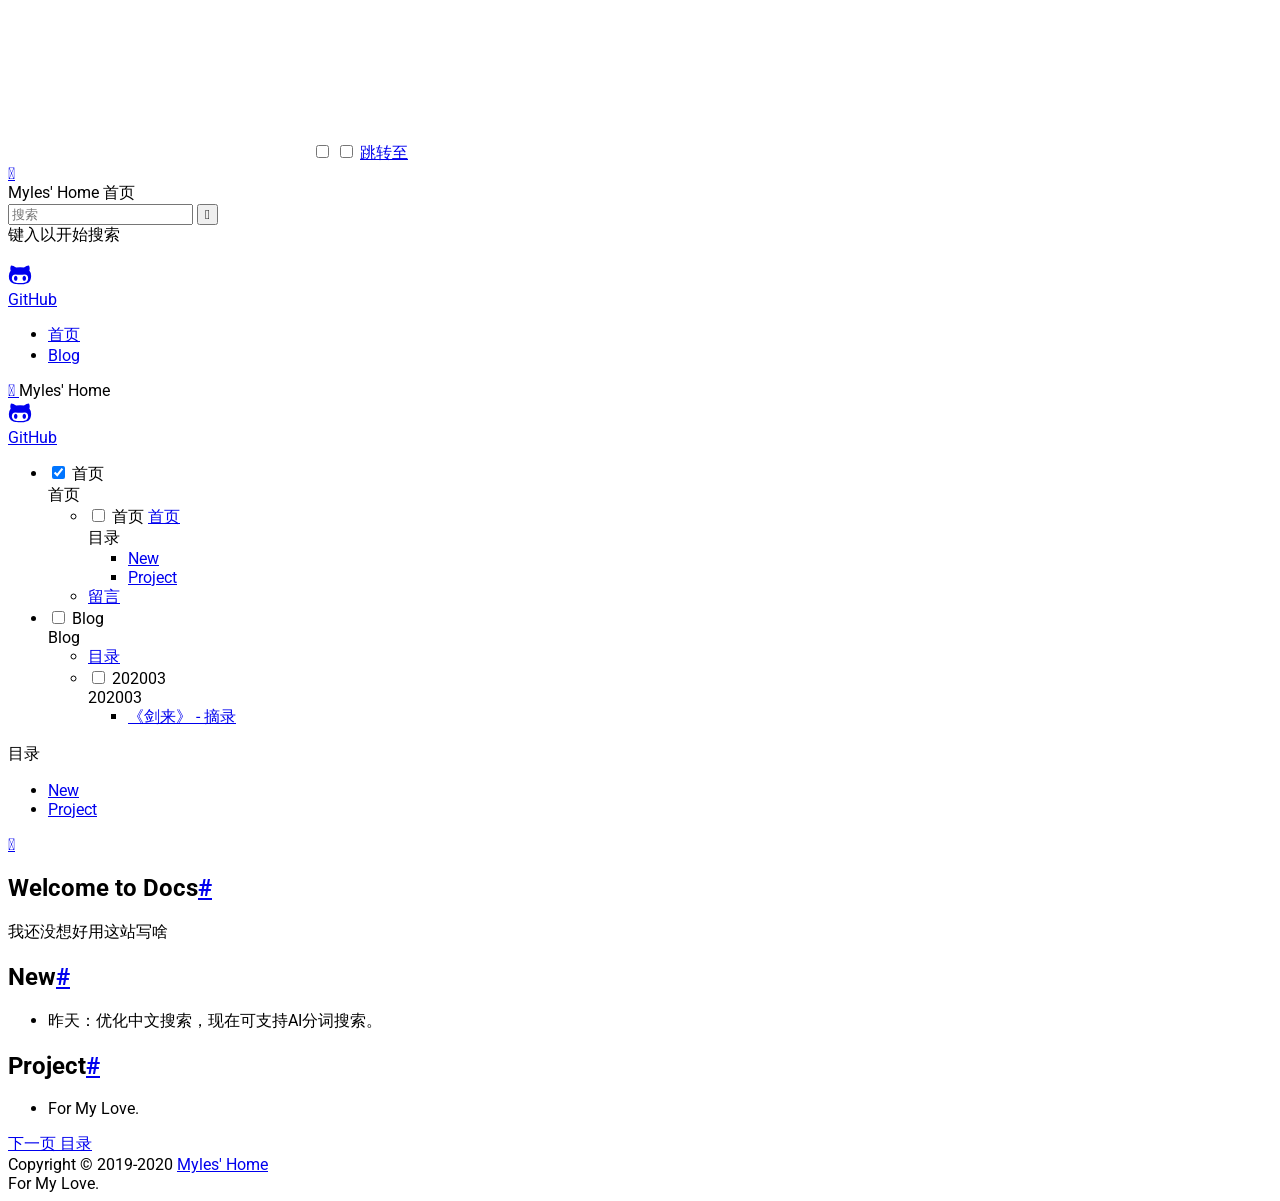
==== index.html @ 934bf124 "Deployed 2d299c2 with MkDocs version: 1.1" ====
<!doctype html><html lang=zh class=no-js> <head><meta charset=utf-8><meta name=viewport content="width=device-width,initial-scale=1"><meta http-equiv=x-ua-compatible content="ie=edge"><meta name=description content=永不言弃。><link href=http://www.mylesma.top/ rel=canonical><meta name=author content=Myles><meta name=lang:clipboard.copy content=复制><meta name=lang:clipboard.copied content=已复制><meta name=lang:search.language content=ja><meta name=lang:search.pipeline.stopwords content=True><meta name=lang:search.pipeline.trimmer content=True><meta name=lang:search.result.none content=没有找到符合条件的结果><meta name=lang:search.result.one content="找到 1 个符合条件的结果"><meta name=lang:search.result.other content="# 个符合条件的结果"><meta name=lang:search.tokenizer content=[\uff0c\u3002]+><link rel="shortcut icon" href=/favicon.ico><meta name=generator content="mkdocs-1.1, mkdocs-material-4.6.3"><title>首页 - Myles&apos; Home</title><link rel=stylesheet href=assets/stylesheets/application.adb8469c.css><link rel=stylesheet href=assets/stylesheets/application-palette.a8b3c06d.css><meta name=theme-color content=#ef5350><script src=assets/javascripts/modernizr.86422ebf.js></script><link href=https://fonts.gstatic.com rel=preconnect crossorigin><link rel=stylesheet href="https://fonts.googleapis.com/css?family=Roboto:300,400,400i,700%7CRoboto+Mono&display=fallback"><style>body,input{font-family:"Roboto","Helvetica Neue",Helvetica,Arial,sans-serif}code,kbd,pre{font-family:"Roboto Mono","Courier New",Courier,monospace}</style><link rel=stylesheet href=assets/fonts/material-icons.css><script>
  window.ga = window.ga || function() {
    (ga.q = ga.q || []).push(arguments)
  }
  ga.l = +new Date
  /* Setup integration and send page view */
  ga("create", "UA-161909291-1", "auto")
  ga("set", "anonymizeIp", true)
  ga("send", "pageview")
  /* Register handler to log search on blur */
  document.addEventListener("DOMContentLoaded", () => {
    if (document.forms.search) {
      var query = document.forms.search.query
      query.addEventListener("blur", function() {
        if (this.value) {
          var path = document.location.pathname;
          ga("send", "pageview", path + "?q=" + this.value)
        }
      })
    }
  })
</script><script async src=https://www.google-analytics.com/analytics.js></script></head> <body dir=ltr data-md-color-primary=red data-md-color-accent=red> <svg class=md-svg> <defs> <svg xmlns=http://www.w3.org/2000/svg width=416 height=448 viewbox="0 0 416 448" id=__github><path fill=currentColor d="M160 304q0 10-3.125 20.5t-10.75 19T128 352t-18.125-8.5-10.75-19T96 304t3.125-20.5 10.75-19T128 256t18.125 8.5 10.75 19T160 304zm160 0q0 10-3.125 20.5t-10.75 19T288 352t-18.125-8.5-10.75-19T256 304t3.125-20.5 10.75-19T288 256t18.125 8.5 10.75 19T320 304zm40 0q0-30-17.25-51T296 232q-10.25 0-48.75 5.25Q229.5 240 208 240t-39.25-2.75Q130.75 232 120 232q-29.5 0-46.75 21T56 304q0 22 8 38.375t20.25 25.75 30.5 15 35 7.375 37.25 1.75h42q20.5 0 37.25-1.75t35-7.375 30.5-15 20.25-25.75T360 304zm56-44q0 51.75-15.25 82.75-9.5 19.25-26.375 33.25t-35.25 21.5-42.5 11.875-42.875 5.5T212 416q-19.5 0-35.5-.75t-36.875-3.125-38.125-7.5-34.25-12.875T37 371.5t-21.5-28.75Q0 312 0 260q0-59.25 34-99-6.75-20.5-6.75-42.5 0-29 12.75-54.5 27 0 47.5 9.875t47.25 30.875Q171.5 96 212 96q37 0 70 8 26.25-20.5 46.75-30.25T376 64q12.75 25.5 12.75 54.5 0 21.75-6.75 42 34 40 34 99.5z"/></svg> </defs> </svg> <input class=md-toggle data-md-toggle=drawer type=checkbox id=__drawer autocomplete=off> <input class=md-toggle data-md-toggle=search type=checkbox id=__search autocomplete=off> <label class=md-overlay data-md-component=overlay for=__drawer></label> <a href=#welcome-to-docs tabindex=0 class=md-skip> 跳转至 </a> <header class=md-header data-md-component=header> <nav class="md-header-nav md-grid"> <div class=md-flex> <div class="md-flex__cell md-flex__cell--shrink"> <a href=http://www.mylesma.top title="Myles' Home" aria-label="Myles' Home" class="md-header-nav__button md-logo"> <i class=md-icon></i> </a> </div> <div class="md-flex__cell md-flex__cell--shrink"> <label class="md-icon md-icon--menu md-header-nav__button" for=__drawer></label> </div> <div class="md-flex__cell md-flex__cell--stretch"> <div class="md-flex__ellipsis md-header-nav__title" data-md-component=title> <span class=md-header-nav__topic> Myles&apos; Home </span> <span class=md-header-nav__topic> 首页 </span> </div> </div> <div class="md-flex__cell md-flex__cell--shrink"> <label class="md-icon md-icon--search md-header-nav__button" for=__search></label> <div class=md-search data-md-component=search role=dialog> <label class=md-search__overlay for=__search></label> <div class=md-search__inner role=search> <form class=md-search__form name=search> <input type=text class=md-search__input aria-label=search name=query placeholder=搜索 autocapitalize=off autocorrect=off autocomplete=off spellcheck=false data-md-component=query data-md-state=active> <label class="md-icon md-search__icon" for=__search></label> <button type=reset class="md-icon md-search__icon" data-md-component=reset tabindex=-1> &#xE5CD; </button> </form> <div class=md-search__output> <div class=md-search__scrollwrap data-md-scrollfix> <div class=md-search-result data-md-component=result> <div class=md-search-result__meta> 键入以开始搜索 </div> <ol class=md-search-result__list></ol> </div> </div> </div> </div> </div> </div> <div class="md-flex__cell md-flex__cell--shrink"> <div class=md-header-nav__source> <a href=http://github.com/mylesma05/Docs/ title="前往 Github 仓库" class=md-source data-md-source=github> <div class=md-source__icon> <svg viewbox="0 0 24 24" width=24 height=24> <use xlink:href=#__github width=24 height=24></use> </svg> </div> <div class=md-source__repository> GitHub </div> </a> </div> </div> </div> </nav> </header> <div class=md-container> <nav class="md-tabs md-tabs--active" data-md-component=tabs> <div class="md-tabs__inner md-grid"> <ul class=md-tabs__list> <li class=md-tabs__item> <a href=. class="md-tabs__link md-tabs__link--active"> 首页 </a> </li> <li class=md-tabs__item> <a href=blog/ class=md-tabs__link> Blog </a> </li> </ul> </div> </nav> <main class=md-main role=main> <div class="md-main__inner md-grid" data-md-component=container> <div class="md-sidebar md-sidebar--primary" data-md-component=navigation> <div class=md-sidebar__scrollwrap> <div class=md-sidebar__inner> <nav class="md-nav md-nav--primary" data-md-level=0> <label class="md-nav__title md-nav__title--site" for=__drawer> <a href=http://www.mylesma.top title="Myles' Home" class="md-nav__button md-logo"> <i class=md-icon></i> </a> Myles&apos; Home </label> <div class=md-nav__source> <a href=http://github.com/mylesma05/Docs/ title="前往 Github 仓库" class=md-source data-md-source=github> <div class=md-source__icon> <svg viewbox="0 0 24 24" width=24 height=24> <use xlink:href=#__github width=24 height=24></use> </svg> </div> <div class=md-source__repository> GitHub </div> </a> </div> <ul class=md-nav__list data-md-scrollfix> <li class="md-nav__item md-nav__item--active md-nav__item--nested"> <input class="md-toggle md-nav__toggle" data-md-toggle=nav-1 type=checkbox id=nav-1 checked> <label class=md-nav__link for=nav-1> 首页 </label> <nav class=md-nav data-md-component=collapsible data-md-level=1> <label class=md-nav__title for=nav-1> 首页 </label> <ul class=md-nav__list data-md-scrollfix> <li class="md-nav__item md-nav__item--active"> <input class="md-toggle md-nav__toggle" data-md-toggle=toc type=checkbox id=__toc> <label class="md-nav__link md-nav__link--active" for=__toc> 首页 </label> <a href=. title=首页 class="md-nav__link md-nav__link--active"> 首页 </a> <nav class="md-nav md-nav--secondary"> <label class=md-nav__title for=__toc>目录</label> <ul class=md-nav__list data-md-scrollfix> <li class=md-nav__item> <a href=#new class=md-nav__link> New </a> </li> <li class=md-nav__item> <a href=#project class=md-nav__link> Project </a> </li> </ul> </nav> </li> <li class=md-nav__item> <a href=https://www.mylesma.top/issues/ title=留言 class=md-nav__link> 留言 </a> </li> </ul> </nav> </li> <li class="md-nav__item md-nav__item--nested"> <input class="md-toggle md-nav__toggle" data-md-toggle=nav-2 type=checkbox id=nav-2> <label class=md-nav__link for=nav-2> Blog </label> <nav class=md-nav data-md-component=collapsible data-md-level=1> <label class=md-nav__title for=nav-2> Blog </label> <ul class=md-nav__list data-md-scrollfix> <li class=md-nav__item> <a href=blog/ title=目录 class=md-nav__link> 目录 </a> </li> <li class="md-nav__item md-nav__item--nested"> <input class="md-toggle md-nav__toggle" data-md-toggle=nav-2-2 type=checkbox id=nav-2-2> <label class=md-nav__link for=nav-2-2> 202003 </label> <nav class=md-nav data-md-component=collapsible data-md-level=2> <label class=md-nav__title for=nav-2-2> 202003 </label> <ul class=md-nav__list data-md-scrollfix> <li class=md-nav__item> <a href=blog/202003/27today title="《剑来》 - 摘录" class=md-nav__link> 《剑来》 - 摘录 </a> </li> </ul> </nav> </li> </ul> </nav> </li> </ul> </nav> </div> </div> </div> <div class="md-sidebar md-sidebar--secondary" data-md-component=toc> <div class=md-sidebar__scrollwrap> <div class=md-sidebar__inner> <nav class="md-nav md-nav--secondary"> <label class=md-nav__title for=__toc>目录</label> <ul class=md-nav__list data-md-scrollfix> <li class=md-nav__item> <a href=#new class=md-nav__link> New </a> </li> <li class=md-nav__item> <a href=#project class=md-nav__link> Project </a> </li> </ul> </nav> </div> </div> </div> <div class=md-content> <article class="md-content__inner md-typeset"> <a href=http://github.com/mylesma05/Docs/edit/master/docs/index.md title=编辑此页 class="md-icon md-content__icon">&#xE3C9;</a> <h1 id=welcome-to-docs>Welcome to Docs<a class=headerlink href=#welcome-to-docs title="Permanent link">#</a></h1> <p>我还没想好用这站写啥</p> <h2 id=new>New<a class=headerlink href=#new title="Permanent link">#</a></h2> <ul> <li>昨天：优化中文搜索，现在可支持AI分词搜索。</li> </ul> <h2 id=project>Project<a class=headerlink href=#project title="Permanent link">#</a></h2> <ul> <li>For My Love.</li> </ul> </article> </div> </div> </main> <footer class=md-footer> <div class=md-footer-nav> <nav class="md-footer-nav__inner md-grid"> <a href=blog/ title=目录 class="md-flex md-footer-nav__link md-footer-nav__link--next" rel=next> <div class="md-flex__cell md-flex__cell--stretch md-footer-nav__title"> <span class=md-flex__ellipsis> <span class=md-footer-nav__direction> 下一页 </span> 目录 </span> </div> <div class="md-flex__cell md-flex__cell--shrink"> <i class="md-icon md-icon--arrow-forward md-footer-nav__button"></i> </div> </a> </nav> </div> <div class="md-footer-meta md-typeset"> <div class="md-footer-meta__inner md-grid"> <!-- <div class="md-footer-copyright">
        
          <div class="md-footer-copyright__highlight">
            Copyright &copy; 2019-2020 <a href="https://www.mylesma.top" target="_black">Myles&apos; Home</a>
          </div>
        
        Powered by
        <a href="https://www.mkdocs.org/" target="_blank" rel="noopener">MkDocs</a>
        and
        <a href="https://squidfunk.github.io/mkdocs-material/" target="_blank" rel="noopener">
          Material for MkDocs</a>
      </div> --> <div class=md-footer-copyright> <div class=md-footer-copyright__highlight> Copyright &copy; 2019-2020 <a href=https://www.mylesma.top target=_black>Myles&apos; Home</a> </div> For My Love. </div> <div class=md-footer-social> <link rel=stylesheet href=assets/fonts/font-awesome.css> <a href=https://www.mylesma.top target=_blank rel=noopener title=home class="md-footer-social__link fa fa-home"></a> <a href=https://github.com/mylesma05 target=_blank rel=noopener title=github class="md-footer-social__link fa fa-github"></a> </div> </div> </div> </footer> </div> <script src=assets/javascripts/application.c33a9706.js></script> <script src=assets/javascripts/lunr/lunr.stemmer.support.js></script> <script src=assets/javascripts/lunr/tinyseg.js></script> <script src=assets/javascripts/lunr/lunr.ja.js></script> <script>app.initialize({version:"1.1",url:{base:"."}})</script> </body> </html>
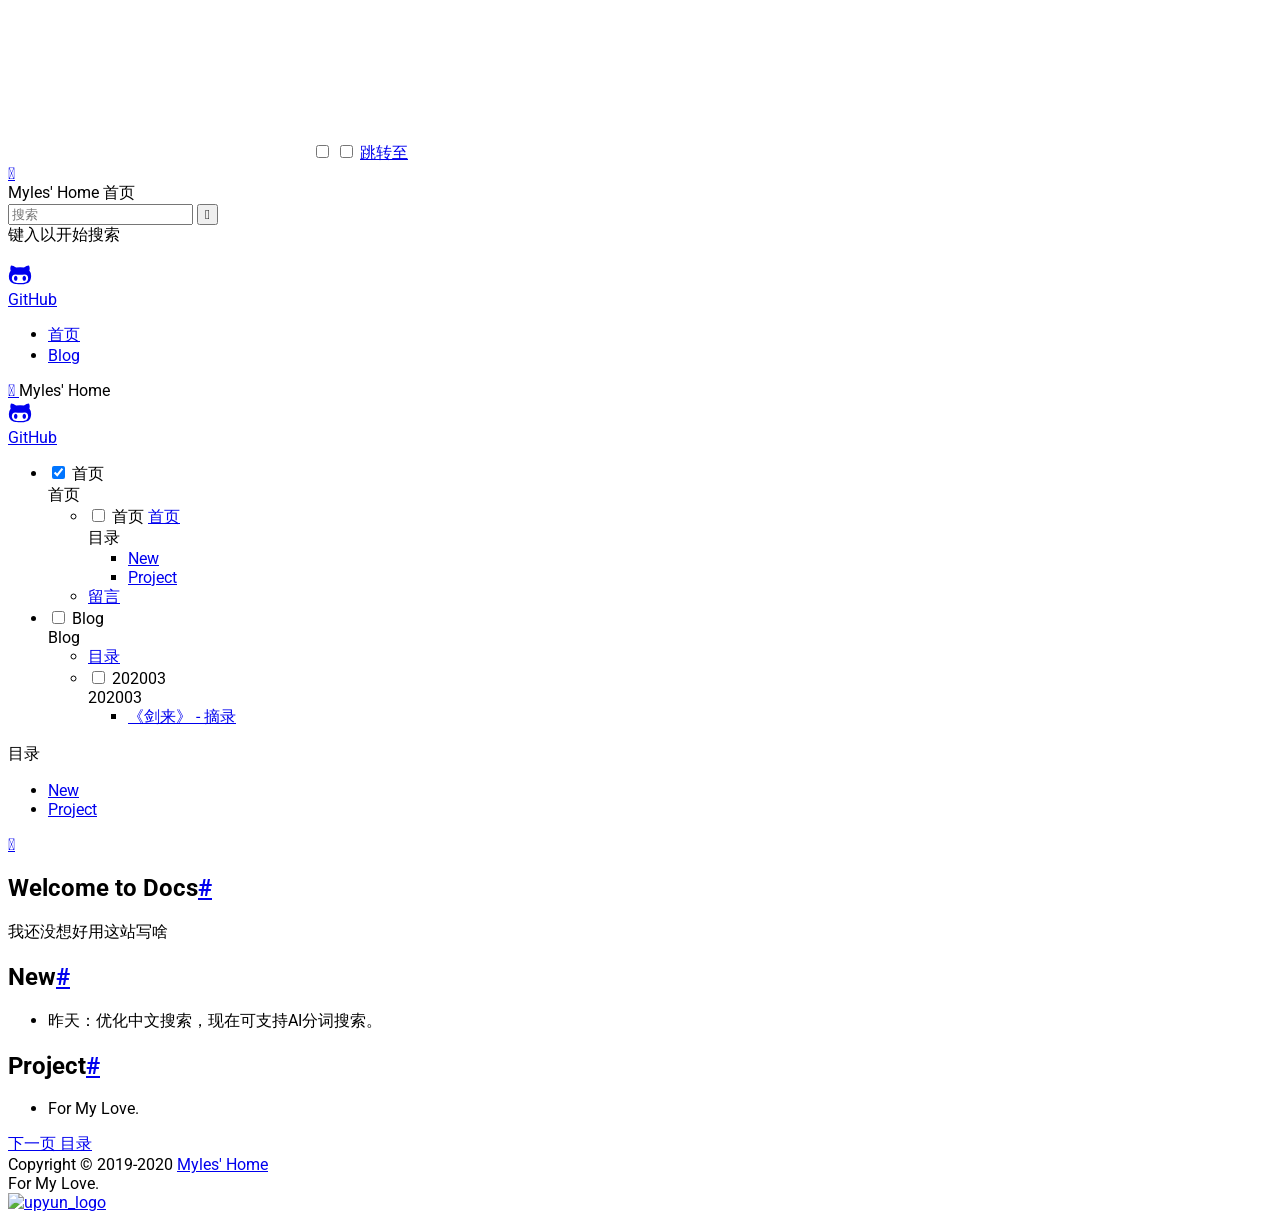
==== commit 2ba1c62e: "Deployed 9d182cb with MkDocs version: 1.1" ====
--- a/index.html
+++ b/index.html
@@ -30,4 +30,4 @@
         and
         <a href="https://squidfunk.github.io/mkdocs-material/" target="_blank" rel="noopener">
           Material for MkDocs</a>
-      </div> --> <div class=md-footer-copyright> <div class=md-footer-copyright__highlight> Copyright &copy; 2019-2020 <a href=https://www.mylesma.top target=_black>Myles&apos; Home</a> </div> For My Love. </div> <div class=md-footer-social> <link rel=stylesheet href=assets/fonts/font-awesome.css> <a href=https://www.mylesma.top target=_blank rel=noopener title=home class="md-footer-social__link fa fa-home"></a> <a href=https://github.com/mylesma05 target=_blank rel=noopener title=github class="md-footer-social__link fa fa-github"></a> </div> </div> </div> </footer> </div> <script src=assets/javascripts/application.c33a9706.js></script> <script src=assets/javascripts/lunr/lunr.stemmer.support.js></script> <script src=assets/javascripts/lunr/tinyseg.js></script> <script src=assets/javascripts/lunr/lunr.ja.js></script> <script>app.initialize({version:"1.1",url:{base:"."}})</script> </body> </html>+      </div> --> <div class=md-footer-copyright> <div class=md-footer-copyright__highlight> Copyright &copy; 2019-2020 <a href=https://www.mylesma.top target=_black>Myles&apos; Home</a> </div> For My Love. <div> <a href="https://www.upyun.com/?utm_source=lianmeng&utm_medium=referral"> <img src=/upyun_logo.png alt=upyun_logo height=25.17 width=49.42> </a> </div> </div> <div class=md-footer-social> <link rel=stylesheet href=assets/fonts/font-awesome.css> <a href=https://www.mylesma.top target=_blank rel=noopener title=home class="md-footer-social__link fa fa-home"></a> <a href=https://github.com/mylesma05 target=_blank rel=noopener title=github class="md-footer-social__link fa fa-github"></a> </div> </div> </div> </footer> </div> <script src=assets/javascripts/application.c33a9706.js></script> <script src=assets/javascripts/lunr/lunr.stemmer.support.js></script> <script src=assets/javascripts/lunr/tinyseg.js></script> <script src=assets/javascripts/lunr/lunr.ja.js></script> <script>app.initialize({version:"1.1",url:{base:"."}})</script> </body> </html>
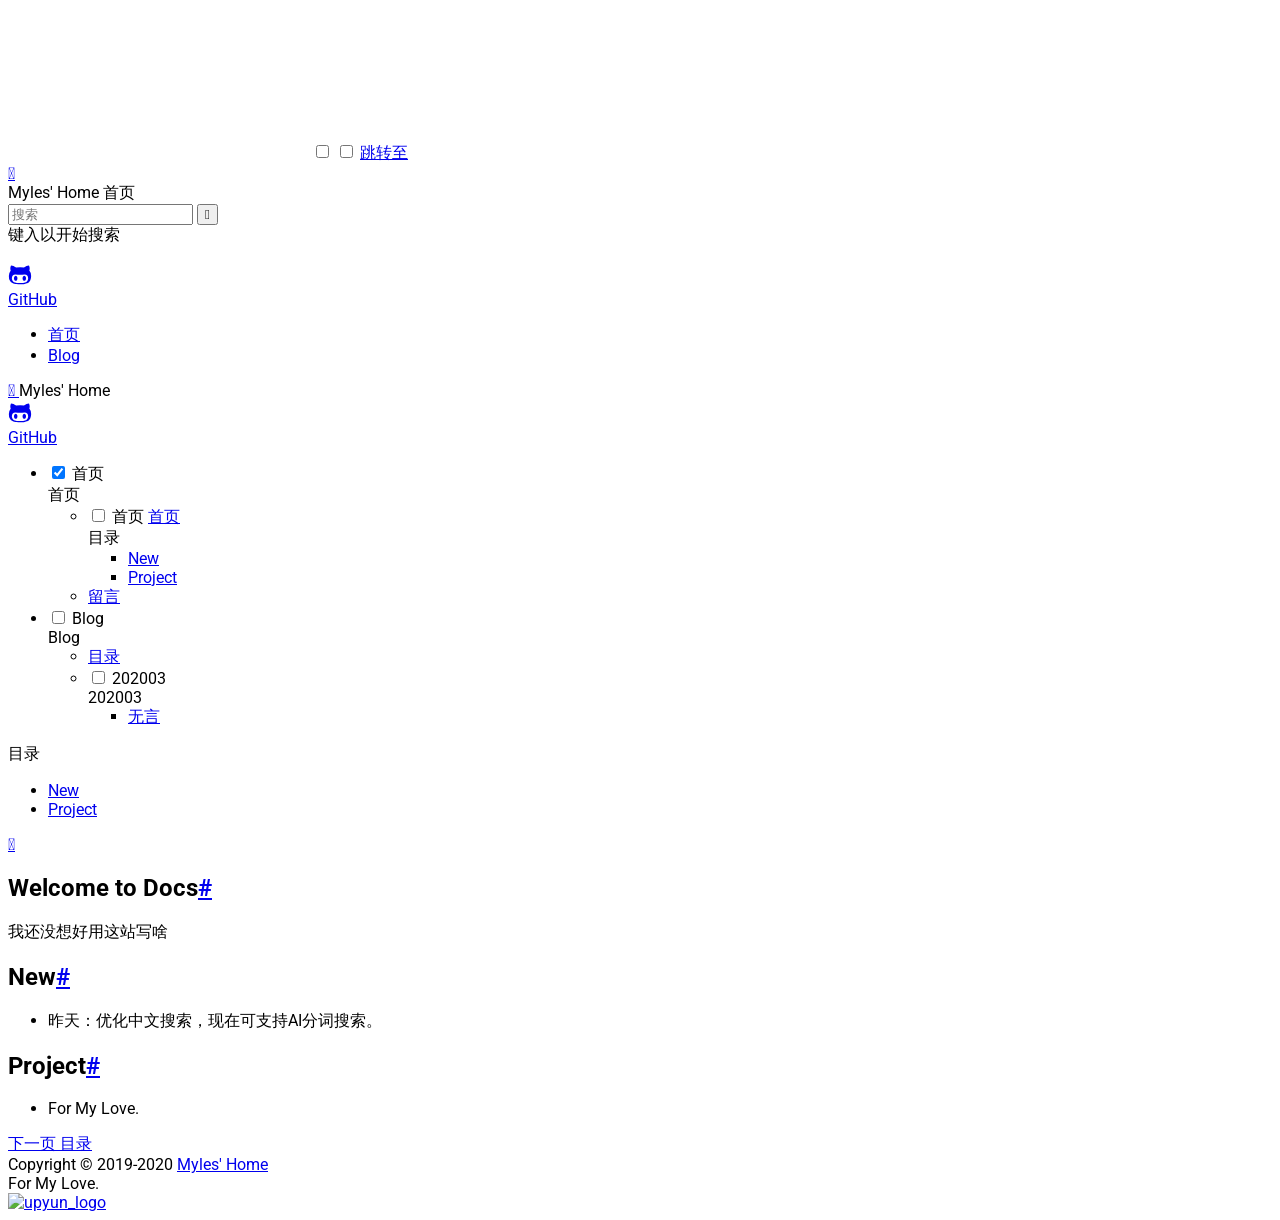
==== commit aa049712: "Deployed 0f43382 with MkDocs version: 1.1" ====
--- a/index.html
+++ b/index.html
@@ -19,7 +19,7 @@
       })
     }
   })
-</script><script async src=https://www.google-analytics.com/analytics.js></script></head> <body dir=ltr data-md-color-primary=red data-md-color-accent=red> <svg class=md-svg> <defs> <svg xmlns=http://www.w3.org/2000/svg width=416 height=448 viewbox="0 0 416 448" id=__github><path fill=currentColor d="M160 304q0 10-3.125 20.5t-10.75 19T128 352t-18.125-8.5-10.75-19T96 304t3.125-20.5 10.75-19T128 256t18.125 8.5 10.75 19T160 304zm160 0q0 10-3.125 20.5t-10.75 19T288 352t-18.125-8.5-10.75-19T256 304t3.125-20.5 10.75-19T288 256t18.125 8.5 10.75 19T320 304zm40 0q0-30-17.25-51T296 232q-10.25 0-48.75 5.25Q229.5 240 208 240t-39.25-2.75Q130.75 232 120 232q-29.5 0-46.75 21T56 304q0 22 8 38.375t20.25 25.75 30.5 15 35 7.375 37.25 1.75h42q20.5 0 37.25-1.75t35-7.375 30.5-15 20.25-25.75T360 304zm56-44q0 51.75-15.25 82.75-9.5 19.25-26.375 33.25t-35.25 21.5-42.5 11.875-42.875 5.5T212 416q-19.5 0-35.5-.75t-36.875-3.125-38.125-7.5-34.25-12.875T37 371.5t-21.5-28.75Q0 312 0 260q0-59.25 34-99-6.75-20.5-6.75-42.5 0-29 12.75-54.5 27 0 47.5 9.875t47.25 30.875Q171.5 96 212 96q37 0 70 8 26.25-20.5 46.75-30.25T376 64q12.75 25.5 12.75 54.5 0 21.75-6.75 42 34 40 34 99.5z"/></svg> </defs> </svg> <input class=md-toggle data-md-toggle=drawer type=checkbox id=__drawer autocomplete=off> <input class=md-toggle data-md-toggle=search type=checkbox id=__search autocomplete=off> <label class=md-overlay data-md-component=overlay for=__drawer></label> <a href=#welcome-to-docs tabindex=0 class=md-skip> 跳转至 </a> <header class=md-header data-md-component=header> <nav class="md-header-nav md-grid"> <div class=md-flex> <div class="md-flex__cell md-flex__cell--shrink"> <a href=http://www.mylesma.top title="Myles' Home" aria-label="Myles' Home" class="md-header-nav__button md-logo"> <i class=md-icon></i> </a> </div> <div class="md-flex__cell md-flex__cell--shrink"> <label class="md-icon md-icon--menu md-header-nav__button" for=__drawer></label> </div> <div class="md-flex__cell md-flex__cell--stretch"> <div class="md-flex__ellipsis md-header-nav__title" data-md-component=title> <span class=md-header-nav__topic> Myles&apos; Home </span> <span class=md-header-nav__topic> 首页 </span> </div> </div> <div class="md-flex__cell md-flex__cell--shrink"> <label class="md-icon md-icon--search md-header-nav__button" for=__search></label> <div class=md-search data-md-component=search role=dialog> <label class=md-search__overlay for=__search></label> <div class=md-search__inner role=search> <form class=md-search__form name=search> <input type=text class=md-search__input aria-label=search name=query placeholder=搜索 autocapitalize=off autocorrect=off autocomplete=off spellcheck=false data-md-component=query data-md-state=active> <label class="md-icon md-search__icon" for=__search></label> <button type=reset class="md-icon md-search__icon" data-md-component=reset tabindex=-1> &#xE5CD; </button> </form> <div class=md-search__output> <div class=md-search__scrollwrap data-md-scrollfix> <div class=md-search-result data-md-component=result> <div class=md-search-result__meta> 键入以开始搜索 </div> <ol class=md-search-result__list></ol> </div> </div> </div> </div> </div> </div> <div class="md-flex__cell md-flex__cell--shrink"> <div class=md-header-nav__source> <a href=http://github.com/mylesma05/Docs/ title="前往 Github 仓库" class=md-source data-md-source=github> <div class=md-source__icon> <svg viewbox="0 0 24 24" width=24 height=24> <use xlink:href=#__github width=24 height=24></use> </svg> </div> <div class=md-source__repository> GitHub </div> </a> </div> </div> </div> </nav> </header> <div class=md-container> <nav class="md-tabs md-tabs--active" data-md-component=tabs> <div class="md-tabs__inner md-grid"> <ul class=md-tabs__list> <li class=md-tabs__item> <a href=. class="md-tabs__link md-tabs__link--active"> 首页 </a> </li> <li class=md-tabs__item> <a href=blog/ class=md-tabs__link> Blog </a> </li> </ul> </div> </nav> <main class=md-main role=main> <div class="md-main__inner md-grid" data-md-component=container> <div class="md-sidebar md-sidebar--primary" data-md-component=navigation> <div class=md-sidebar__scrollwrap> <div class=md-sidebar__inner> <nav class="md-nav md-nav--primary" data-md-level=0> <label class="md-nav__title md-nav__title--site" for=__drawer> <a href=http://www.mylesma.top title="Myles' Home" class="md-nav__button md-logo"> <i class=md-icon></i> </a> Myles&apos; Home </label> <div class=md-nav__source> <a href=http://github.com/mylesma05/Docs/ title="前往 Github 仓库" class=md-source data-md-source=github> <div class=md-source__icon> <svg viewbox="0 0 24 24" width=24 height=24> <use xlink:href=#__github width=24 height=24></use> </svg> </div> <div class=md-source__repository> GitHub </div> </a> </div> <ul class=md-nav__list data-md-scrollfix> <li class="md-nav__item md-nav__item--active md-nav__item--nested"> <input class="md-toggle md-nav__toggle" data-md-toggle=nav-1 type=checkbox id=nav-1 checked> <label class=md-nav__link for=nav-1> 首页 </label> <nav class=md-nav data-md-component=collapsible data-md-level=1> <label class=md-nav__title for=nav-1> 首页 </label> <ul class=md-nav__list data-md-scrollfix> <li class="md-nav__item md-nav__item--active"> <input class="md-toggle md-nav__toggle" data-md-toggle=toc type=checkbox id=__toc> <label class="md-nav__link md-nav__link--active" for=__toc> 首页 </label> <a href=. title=首页 class="md-nav__link md-nav__link--active"> 首页 </a> <nav class="md-nav md-nav--secondary"> <label class=md-nav__title for=__toc>目录</label> <ul class=md-nav__list data-md-scrollfix> <li class=md-nav__item> <a href=#new class=md-nav__link> New </a> </li> <li class=md-nav__item> <a href=#project class=md-nav__link> Project </a> </li> </ul> </nav> </li> <li class=md-nav__item> <a href=https://www.mylesma.top/issues/ title=留言 class=md-nav__link> 留言 </a> </li> </ul> </nav> </li> <li class="md-nav__item md-nav__item--nested"> <input class="md-toggle md-nav__toggle" data-md-toggle=nav-2 type=checkbox id=nav-2> <label class=md-nav__link for=nav-2> Blog </label> <nav class=md-nav data-md-component=collapsible data-md-level=1> <label class=md-nav__title for=nav-2> Blog </label> <ul class=md-nav__list data-md-scrollfix> <li class=md-nav__item> <a href=blog/ title=目录 class=md-nav__link> 目录 </a> </li> <li class="md-nav__item md-nav__item--nested"> <input class="md-toggle md-nav__toggle" data-md-toggle=nav-2-2 type=checkbox id=nav-2-2> <label class=md-nav__link for=nav-2-2> 202003 </label> <nav class=md-nav data-md-component=collapsible data-md-level=2> <label class=md-nav__title for=nav-2-2> 202003 </label> <ul class=md-nav__list data-md-scrollfix> <li class=md-nav__item> <a href=blog/202003/27today title="《剑来》 - 摘录" class=md-nav__link> 《剑来》 - 摘录 </a> </li> </ul> </nav> </li> </ul> </nav> </li> </ul> </nav> </div> </div> </div> <div class="md-sidebar md-sidebar--secondary" data-md-component=toc> <div class=md-sidebar__scrollwrap> <div class=md-sidebar__inner> <nav class="md-nav md-nav--secondary"> <label class=md-nav__title for=__toc>目录</label> <ul class=md-nav__list data-md-scrollfix> <li class=md-nav__item> <a href=#new class=md-nav__link> New </a> </li> <li class=md-nav__item> <a href=#project class=md-nav__link> Project </a> </li> </ul> </nav> </div> </div> </div> <div class=md-content> <article class="md-content__inner md-typeset"> <a href=http://github.com/mylesma05/Docs/edit/master/docs/index.md title=编辑此页 class="md-icon md-content__icon">&#xE3C9;</a> <h1 id=welcome-to-docs>Welcome to Docs<a class=headerlink href=#welcome-to-docs title="Permanent link">#</a></h1> <p>我还没想好用这站写啥</p> <h2 id=new>New<a class=headerlink href=#new title="Permanent link">#</a></h2> <ul> <li>昨天：优化中文搜索，现在可支持AI分词搜索。</li> </ul> <h2 id=project>Project<a class=headerlink href=#project title="Permanent link">#</a></h2> <ul> <li>For My Love.</li> </ul> </article> </div> </div> </main> <footer class=md-footer> <div class=md-footer-nav> <nav class="md-footer-nav__inner md-grid"> <a href=blog/ title=目录 class="md-flex md-footer-nav__link md-footer-nav__link--next" rel=next> <div class="md-flex__cell md-flex__cell--stretch md-footer-nav__title"> <span class=md-flex__ellipsis> <span class=md-footer-nav__direction> 下一页 </span> 目录 </span> </div> <div class="md-flex__cell md-flex__cell--shrink"> <i class="md-icon md-icon--arrow-forward md-footer-nav__button"></i> </div> </a> </nav> </div> <div class="md-footer-meta md-typeset"> <div class="md-footer-meta__inner md-grid"> <!-- <div class="md-footer-copyright">
+</script><script async src=https://www.google-analytics.com/analytics.js></script></head> <body dir=ltr data-md-color-primary=red data-md-color-accent=red> <svg class=md-svg> <defs> <svg xmlns=http://www.w3.org/2000/svg width=416 height=448 viewbox="0 0 416 448" id=__github><path fill=currentColor d="M160 304q0 10-3.125 20.5t-10.75 19T128 352t-18.125-8.5-10.75-19T96 304t3.125-20.5 10.75-19T128 256t18.125 8.5 10.75 19T160 304zm160 0q0 10-3.125 20.5t-10.75 19T288 352t-18.125-8.5-10.75-19T256 304t3.125-20.5 10.75-19T288 256t18.125 8.5 10.75 19T320 304zm40 0q0-30-17.25-51T296 232q-10.25 0-48.75 5.25Q229.5 240 208 240t-39.25-2.75Q130.75 232 120 232q-29.5 0-46.75 21T56 304q0 22 8 38.375t20.25 25.75 30.5 15 35 7.375 37.25 1.75h42q20.5 0 37.25-1.75t35-7.375 30.5-15 20.25-25.75T360 304zm56-44q0 51.75-15.25 82.75-9.5 19.25-26.375 33.25t-35.25 21.5-42.5 11.875-42.875 5.5T212 416q-19.5 0-35.5-.75t-36.875-3.125-38.125-7.5-34.25-12.875T37 371.5t-21.5-28.75Q0 312 0 260q0-59.25 34-99-6.75-20.5-6.75-42.5 0-29 12.75-54.5 27 0 47.5 9.875t47.25 30.875Q171.5 96 212 96q37 0 70 8 26.25-20.5 46.75-30.25T376 64q12.75 25.5 12.75 54.5 0 21.75-6.75 42 34 40 34 99.5z"/></svg> </defs> </svg> <input class=md-toggle data-md-toggle=drawer type=checkbox id=__drawer autocomplete=off> <input class=md-toggle data-md-toggle=search type=checkbox id=__search autocomplete=off> <label class=md-overlay data-md-component=overlay for=__drawer></label> <a href=#welcome-to-docs tabindex=0 class=md-skip> 跳转至 </a> <header class=md-header data-md-component=header> <nav class="md-header-nav md-grid"> <div class=md-flex> <div class="md-flex__cell md-flex__cell--shrink"> <a href=http://www.mylesma.top title="Myles' Home" aria-label="Myles' Home" class="md-header-nav__button md-logo"> <i class=md-icon></i> </a> </div> <div class="md-flex__cell md-flex__cell--shrink"> <label class="md-icon md-icon--menu md-header-nav__button" for=__drawer></label> </div> <div class="md-flex__cell md-flex__cell--stretch"> <div class="md-flex__ellipsis md-header-nav__title" data-md-component=title> <span class=md-header-nav__topic> Myles&apos; Home </span> <span class=md-header-nav__topic> 首页 </span> </div> </div> <div class="md-flex__cell md-flex__cell--shrink"> <label class="md-icon md-icon--search md-header-nav__button" for=__search></label> <div class=md-search data-md-component=search role=dialog> <label class=md-search__overlay for=__search></label> <div class=md-search__inner role=search> <form class=md-search__form name=search> <input type=text class=md-search__input aria-label=search name=query placeholder=搜索 autocapitalize=off autocorrect=off autocomplete=off spellcheck=false data-md-component=query data-md-state=active> <label class="md-icon md-search__icon" for=__search></label> <button type=reset class="md-icon md-search__icon" data-md-component=reset tabindex=-1> &#xE5CD; </button> </form> <div class=md-search__output> <div class=md-search__scrollwrap data-md-scrollfix> <div class=md-search-result data-md-component=result> <div class=md-search-result__meta> 键入以开始搜索 </div> <ol class=md-search-result__list></ol> </div> </div> </div> </div> </div> </div> <div class="md-flex__cell md-flex__cell--shrink"> <div class=md-header-nav__source> <a href=http://github.com/mylesma05/Docs/ title="前往 Github 仓库" class=md-source data-md-source=github> <div class=md-source__icon> <svg viewbox="0 0 24 24" width=24 height=24> <use xlink:href=#__github width=24 height=24></use> </svg> </div> <div class=md-source__repository> GitHub </div> </a> </div> </div> </div> </nav> </header> <div class=md-container> <nav class="md-tabs md-tabs--active" data-md-component=tabs> <div class="md-tabs__inner md-grid"> <ul class=md-tabs__list> <li class=md-tabs__item> <a href=. class="md-tabs__link md-tabs__link--active"> 首页 </a> </li> <li class=md-tabs__item> <a href=blog/ class=md-tabs__link> Blog </a> </li> </ul> </div> </nav> <main class=md-main role=main> <div class="md-main__inner md-grid" data-md-component=container> <div class="md-sidebar md-sidebar--primary" data-md-component=navigation> <div class=md-sidebar__scrollwrap> <div class=md-sidebar__inner> <nav class="md-nav md-nav--primary" data-md-level=0> <label class="md-nav__title md-nav__title--site" for=__drawer> <a href=http://www.mylesma.top title="Myles' Home" class="md-nav__button md-logo"> <i class=md-icon></i> </a> Myles&apos; Home </label> <div class=md-nav__source> <a href=http://github.com/mylesma05/Docs/ title="前往 Github 仓库" class=md-source data-md-source=github> <div class=md-source__icon> <svg viewbox="0 0 24 24" width=24 height=24> <use xlink:href=#__github width=24 height=24></use> </svg> </div> <div class=md-source__repository> GitHub </div> </a> </div> <ul class=md-nav__list data-md-scrollfix> <li class="md-nav__item md-nav__item--active md-nav__item--nested"> <input class="md-toggle md-nav__toggle" data-md-toggle=nav-1 type=checkbox id=nav-1 checked> <label class=md-nav__link for=nav-1> 首页 </label> <nav class=md-nav data-md-component=collapsible data-md-level=1> <label class=md-nav__title for=nav-1> 首页 </label> <ul class=md-nav__list data-md-scrollfix> <li class="md-nav__item md-nav__item--active"> <input class="md-toggle md-nav__toggle" data-md-toggle=toc type=checkbox id=__toc> <label class="md-nav__link md-nav__link--active" for=__toc> 首页 </label> <a href=. title=首页 class="md-nav__link md-nav__link--active"> 首页 </a> <nav class="md-nav md-nav--secondary"> <label class=md-nav__title for=__toc>目录</label> <ul class=md-nav__list data-md-scrollfix> <li class=md-nav__item> <a href=#new class=md-nav__link> New </a> </li> <li class=md-nav__item> <a href=#project class=md-nav__link> Project </a> </li> </ul> </nav> </li> <li class=md-nav__item> <a href=https://www.mylesma.top/issues/ title=留言 class=md-nav__link> 留言 </a> </li> </ul> </nav> </li> <li class="md-nav__item md-nav__item--nested"> <input class="md-toggle md-nav__toggle" data-md-toggle=nav-2 type=checkbox id=nav-2> <label class=md-nav__link for=nav-2> Blog </label> <nav class=md-nav data-md-component=collapsible data-md-level=1> <label class=md-nav__title for=nav-2> Blog </label> <ul class=md-nav__list data-md-scrollfix> <li class=md-nav__item> <a href=blog/ title=目录 class=md-nav__link> 目录 </a> </li> <li class="md-nav__item md-nav__item--nested"> <input class="md-toggle md-nav__toggle" data-md-toggle=nav-2-2 type=checkbox id=nav-2-2> <label class=md-nav__link for=nav-2-2> 202003 </label> <nav class=md-nav data-md-component=collapsible data-md-level=2> <label class=md-nav__title for=nav-2-2> 202003 </label> <ul class=md-nav__list data-md-scrollfix> <li class=md-nav__item> <a href=blog/202003/27today/ title=无言 class=md-nav__link> 无言 </a> </li> </ul> </nav> </li> </ul> </nav> </li> </ul> </nav> </div> </div> </div> <div class="md-sidebar md-sidebar--secondary" data-md-component=toc> <div class=md-sidebar__scrollwrap> <div class=md-sidebar__inner> <nav class="md-nav md-nav--secondary"> <label class=md-nav__title for=__toc>目录</label> <ul class=md-nav__list data-md-scrollfix> <li class=md-nav__item> <a href=#new class=md-nav__link> New </a> </li> <li class=md-nav__item> <a href=#project class=md-nav__link> Project </a> </li> </ul> </nav> </div> </div> </div> <div class=md-content> <article class="md-content__inner md-typeset"> <a href=http://github.com/mylesma05/Docs/edit/master/docs/index.md title=编辑此页 class="md-icon md-content__icon">&#xE3C9;</a> <h1 id=welcome-to-docs>Welcome to Docs<a class=headerlink href=#welcome-to-docs title="Permanent link">#</a></h1> <p>我还没想好用这站写啥</p> <h2 id=new>New<a class=headerlink href=#new title="Permanent link">#</a></h2> <ul> <li>昨天：优化中文搜索，现在可支持AI分词搜索。</li> </ul> <h2 id=project>Project<a class=headerlink href=#project title="Permanent link">#</a></h2> <ul> <li>For My Love.</li> </ul> </article> </div> </div> </main> <footer class=md-footer> <div class=md-footer-nav> <nav class="md-footer-nav__inner md-grid"> <a href=blog/ title=目录 class="md-flex md-footer-nav__link md-footer-nav__link--next" rel=next> <div class="md-flex__cell md-flex__cell--stretch md-footer-nav__title"> <span class=md-flex__ellipsis> <span class=md-footer-nav__direction> 下一页 </span> 目录 </span> </div> <div class="md-flex__cell md-flex__cell--shrink"> <i class="md-icon md-icon--arrow-forward md-footer-nav__button"></i> </div> </a> </nav> </div> <div class="md-footer-meta md-typeset"> <div class="md-footer-meta__inner md-grid"> <!-- <div class="md-footer-copyright">
         
           <div class="md-footer-copyright__highlight">
             Copyright &copy; 2019-2020 <a href="https://www.mylesma.top" target="_black">Myles&apos; Home</a>
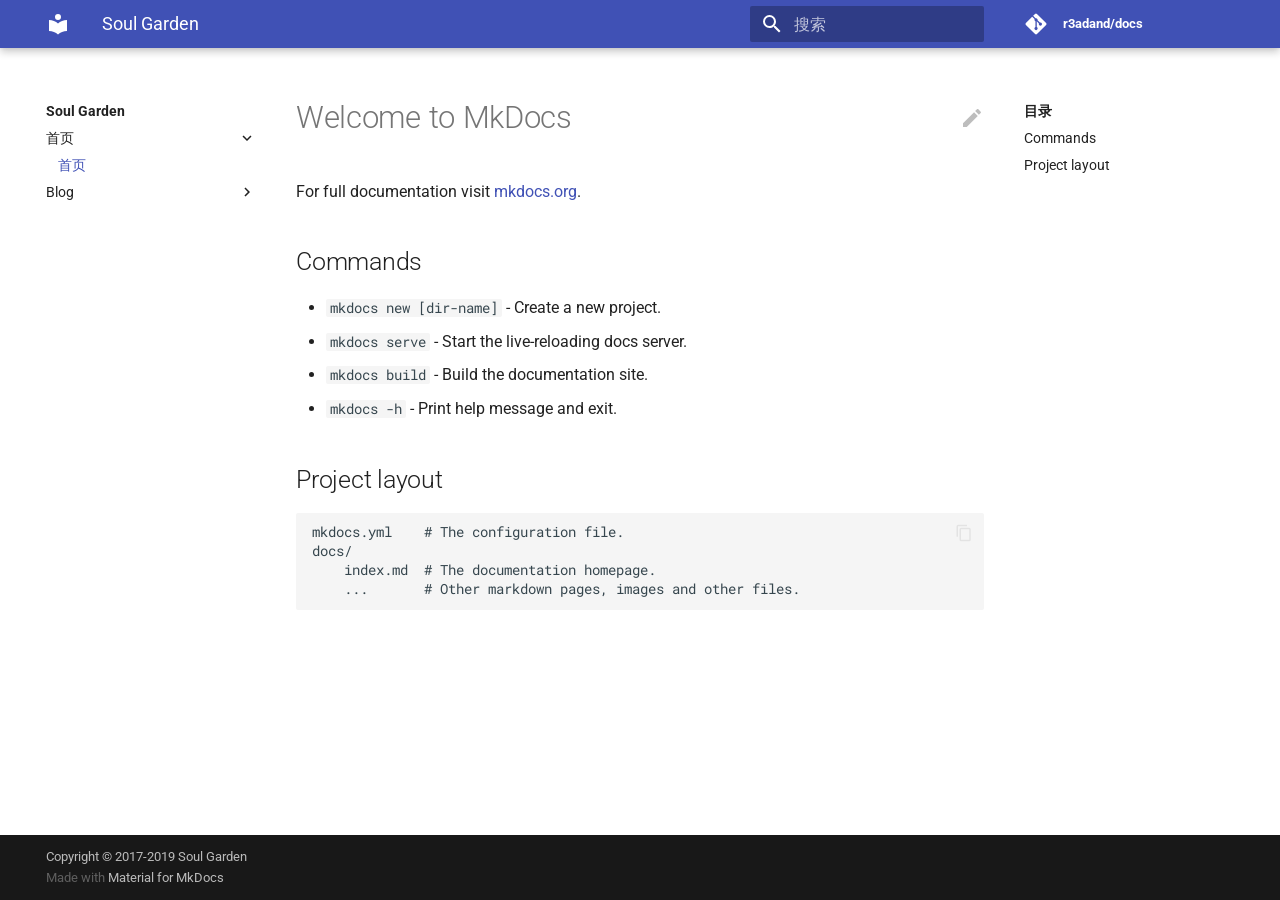
==== commit d0c81336: "Deployed 6594cc4 with MkDocs version: 1.1" ====
--- a/index.html
+++ b/index.html
@@ -1,33 +1,13 @@
-<!doctype html><html lang=zh class=no-js> <head><meta charset=utf-8><meta name=viewport content="width=device-width,initial-scale=1"><meta http-equiv=x-ua-compatible content="ie=edge"><meta name=description content=永不言弃。><link href=http://www.mylesma.top/ rel=canonical><meta name=author content=Myles><meta name=lang:clipboard.copy content=复制><meta name=lang:clipboard.copied content=已复制><meta name=lang:search.language content=ja><meta name=lang:search.pipeline.stopwords content=True><meta name=lang:search.pipeline.trimmer content=True><meta name=lang:search.result.none content=没有找到符合条件的结果><meta name=lang:search.result.one content="找到 1 个符合条件的结果"><meta name=lang:search.result.other content="# 个符合条件的结果"><meta name=lang:search.tokenizer content=[\uff0c\u3002]+><link rel="shortcut icon" href=/favicon.ico><meta name=generator content="mkdocs-1.1, mkdocs-material-4.6.3"><title>首页 - Myles&apos; Home</title><link rel=stylesheet href=assets/stylesheets/application.adb8469c.css><link rel=stylesheet href=assets/stylesheets/application-palette.a8b3c06d.css><meta name=theme-color content=#ef5350><script src=assets/javascripts/modernizr.86422ebf.js></script><link href=https://fonts.gstatic.com rel=preconnect crossorigin><link rel=stylesheet href="https://fonts.googleapis.com/css?family=Roboto:300,400,400i,700%7CRoboto+Mono&display=fallback"><style>body,input{font-family:"Roboto","Helvetica Neue",Helvetica,Arial,sans-serif}code,kbd,pre{font-family:"Roboto Mono","Courier New",Courier,monospace}</style><link rel=stylesheet href=assets/fonts/material-icons.css><script>
-  window.ga = window.ga || function() {
-    (ga.q = ga.q || []).push(arguments)
-  }
-  ga.l = +new Date
-  /* Setup integration and send page view */
-  ga("create", "UA-161909291-1", "auto")
-  ga("set", "anonymizeIp", true)
-  ga("send", "pageview")
-  /* Register handler to log search on blur */
-  document.addEventListener("DOMContentLoaded", () => {
-    if (document.forms.search) {
-      var query = document.forms.search.query
-      query.addEventListener("blur", function() {
-        if (this.value) {
-          var path = document.location.pathname;
-          ga("send", "pageview", path + "?q=" + this.value)
-        }
-      })
-    }
-  })
-</script><script async src=https://www.google-analytics.com/analytics.js></script></head> <body dir=ltr data-md-color-primary=red data-md-color-accent=red> <svg class=md-svg> <defs> <svg xmlns=http://www.w3.org/2000/svg width=416 height=448 viewbox="0 0 416 448" id=__github><path fill=currentColor d="M160 304q0 10-3.125 20.5t-10.75 19T128 352t-18.125-8.5-10.75-19T96 304t3.125-20.5 10.75-19T128 256t18.125 8.5 10.75 19T160 304zm160 0q0 10-3.125 20.5t-10.75 19T288 352t-18.125-8.5-10.75-19T256 304t3.125-20.5 10.75-19T288 256t18.125 8.5 10.75 19T320 304zm40 0q0-30-17.25-51T296 232q-10.25 0-48.75 5.25Q229.5 240 208 240t-39.25-2.75Q130.75 232 120 232q-29.5 0-46.75 21T56 304q0 22 8 38.375t20.25 25.75 30.5 15 35 7.375 37.25 1.75h42q20.5 0 37.25-1.75t35-7.375 30.5-15 20.25-25.75T360 304zm56-44q0 51.75-15.25 82.75-9.5 19.25-26.375 33.25t-35.25 21.5-42.5 11.875-42.875 5.5T212 416q-19.5 0-35.5-.75t-36.875-3.125-38.125-7.5-34.25-12.875T37 371.5t-21.5-28.75Q0 312 0 260q0-59.25 34-99-6.75-20.5-6.75-42.5 0-29 12.75-54.5 27 0 47.5 9.875t47.25 30.875Q171.5 96 212 96q37 0 70 8 26.25-20.5 46.75-30.25T376 64q12.75 25.5 12.75 54.5 0 21.75-6.75 42 34 40 34 99.5z"/></svg> </defs> </svg> <input class=md-toggle data-md-toggle=drawer type=checkbox id=__drawer autocomplete=off> <input class=md-toggle data-md-toggle=search type=checkbox id=__search autocomplete=off> <label class=md-overlay data-md-component=overlay for=__drawer></label> <a href=#welcome-to-docs tabindex=0 class=md-skip> 跳转至 </a> <header class=md-header data-md-component=header> <nav class="md-header-nav md-grid"> <div class=md-flex> <div class="md-flex__cell md-flex__cell--shrink"> <a href=http://www.mylesma.top title="Myles' Home" aria-label="Myles' Home" class="md-header-nav__button md-logo"> <i class=md-icon></i> </a> </div> <div class="md-flex__cell md-flex__cell--shrink"> <label class="md-icon md-icon--menu md-header-nav__button" for=__drawer></label> </div> <div class="md-flex__cell md-flex__cell--stretch"> <div class="md-flex__ellipsis md-header-nav__title" data-md-component=title> <span class=md-header-nav__topic> Myles&apos; Home </span> <span class=md-header-nav__topic> 首页 </span> </div> </div> <div class="md-flex__cell md-flex__cell--shrink"> <label class="md-icon md-icon--search md-header-nav__button" for=__search></label> <div class=md-search data-md-component=search role=dialog> <label class=md-search__overlay for=__search></label> <div class=md-search__inner role=search> <form class=md-search__form name=search> <input type=text class=md-search__input aria-label=search name=query placeholder=搜索 autocapitalize=off autocorrect=off autocomplete=off spellcheck=false data-md-component=query data-md-state=active> <label class="md-icon md-search__icon" for=__search></label> <button type=reset class="md-icon md-search__icon" data-md-component=reset tabindex=-1> &#xE5CD; </button> </form> <div class=md-search__output> <div class=md-search__scrollwrap data-md-scrollfix> <div class=md-search-result data-md-component=result> <div class=md-search-result__meta> 键入以开始搜索 </div> <ol class=md-search-result__list></ol> </div> </div> </div> </div> </div> </div> <div class="md-flex__cell md-flex__cell--shrink"> <div class=md-header-nav__source> <a href=http://github.com/mylesma05/Docs/ title="前往 Github 仓库" class=md-source data-md-source=github> <div class=md-source__icon> <svg viewbox="0 0 24 24" width=24 height=24> <use xlink:href=#__github width=24 height=24></use> </svg> </div> <div class=md-source__repository> GitHub </div> </a> </div> </div> </div> </nav> </header> <div class=md-container> <nav class="md-tabs md-tabs--active" data-md-component=tabs> <div class="md-tabs__inner md-grid"> <ul class=md-tabs__list> <li class=md-tabs__item> <a href=. class="md-tabs__link md-tabs__link--active"> 首页 </a> </li> <li class=md-tabs__item> <a href=blog/ class=md-tabs__link> Blog </a> </li> </ul> </div> </nav> <main class=md-main role=main> <div class="md-main__inner md-grid" data-md-component=container> <div class="md-sidebar md-sidebar--primary" data-md-component=navigation> <div class=md-sidebar__scrollwrap> <div class=md-sidebar__inner> <nav class="md-nav md-nav--primary" data-md-level=0> <label class="md-nav__title md-nav__title--site" for=__drawer> <a href=http://www.mylesma.top title="Myles' Home" class="md-nav__button md-logo"> <i class=md-icon></i> </a> Myles&apos; Home </label> <div class=md-nav__source> <a href=http://github.com/mylesma05/Docs/ title="前往 Github 仓库" class=md-source data-md-source=github> <div class=md-source__icon> <svg viewbox="0 0 24 24" width=24 height=24> <use xlink:href=#__github width=24 height=24></use> </svg> </div> <div class=md-source__repository> GitHub </div> </a> </div> <ul class=md-nav__list data-md-scrollfix> <li class="md-nav__item md-nav__item--active md-nav__item--nested"> <input class="md-toggle md-nav__toggle" data-md-toggle=nav-1 type=checkbox id=nav-1 checked> <label class=md-nav__link for=nav-1> 首页 </label> <nav class=md-nav data-md-component=collapsible data-md-level=1> <label class=md-nav__title for=nav-1> 首页 </label> <ul class=md-nav__list data-md-scrollfix> <li class="md-nav__item md-nav__item--active"> <input class="md-toggle md-nav__toggle" data-md-toggle=toc type=checkbox id=__toc> <label class="md-nav__link md-nav__link--active" for=__toc> 首页 </label> <a href=. title=首页 class="md-nav__link md-nav__link--active"> 首页 </a> <nav class="md-nav md-nav--secondary"> <label class=md-nav__title for=__toc>目录</label> <ul class=md-nav__list data-md-scrollfix> <li class=md-nav__item> <a href=#new class=md-nav__link> New </a> </li> <li class=md-nav__item> <a href=#project class=md-nav__link> Project </a> </li> </ul> </nav> </li> <li class=md-nav__item> <a href=https://www.mylesma.top/issues/ title=留言 class=md-nav__link> 留言 </a> </li> </ul> </nav> </li> <li class="md-nav__item md-nav__item--nested"> <input class="md-toggle md-nav__toggle" data-md-toggle=nav-2 type=checkbox id=nav-2> <label class=md-nav__link for=nav-2> Blog </label> <nav class=md-nav data-md-component=collapsible data-md-level=1> <label class=md-nav__title for=nav-2> Blog </label> <ul class=md-nav__list data-md-scrollfix> <li class=md-nav__item> <a href=blog/ title=目录 class=md-nav__link> 目录 </a> </li> <li class="md-nav__item md-nav__item--nested"> <input class="md-toggle md-nav__toggle" data-md-toggle=nav-2-2 type=checkbox id=nav-2-2> <label class=md-nav__link for=nav-2-2> 202003 </label> <nav class=md-nav data-md-component=collapsible data-md-level=2> <label class=md-nav__title for=nav-2-2> 202003 </label> <ul class=md-nav__list data-md-scrollfix> <li class=md-nav__item> <a href=blog/202003/27today/ title=无言 class=md-nav__link> 无言 </a> </li> </ul> </nav> </li> </ul> </nav> </li> </ul> </nav> </div> </div> </div> <div class="md-sidebar md-sidebar--secondary" data-md-component=toc> <div class=md-sidebar__scrollwrap> <div class=md-sidebar__inner> <nav class="md-nav md-nav--secondary"> <label class=md-nav__title for=__toc>目录</label> <ul class=md-nav__list data-md-scrollfix> <li class=md-nav__item> <a href=#new class=md-nav__link> New </a> </li> <li class=md-nav__item> <a href=#project class=md-nav__link> Project </a> </li> </ul> </nav> </div> </div> </div> <div class=md-content> <article class="md-content__inner md-typeset"> <a href=http://github.com/mylesma05/Docs/edit/master/docs/index.md title=编辑此页 class="md-icon md-content__icon">&#xE3C9;</a> <h1 id=welcome-to-docs>Welcome to Docs<a class=headerlink href=#welcome-to-docs title="Permanent link">#</a></h1> <p>我还没想好用这站写啥</p> <h2 id=new>New<a class=headerlink href=#new title="Permanent link">#</a></h2> <ul> <li>昨天：优化中文搜索，现在可支持AI分词搜索。</li> </ul> <h2 id=project>Project<a class=headerlink href=#project title="Permanent link">#</a></h2> <ul> <li>For My Love.</li> </ul> </article> </div> </div> </main> <footer class=md-footer> <div class=md-footer-nav> <nav class="md-footer-nav__inner md-grid"> <a href=blog/ title=目录 class="md-flex md-footer-nav__link md-footer-nav__link--next" rel=next> <div class="md-flex__cell md-flex__cell--stretch md-footer-nav__title"> <span class=md-flex__ellipsis> <span class=md-footer-nav__direction> 下一页 </span> 目录 </span> </div> <div class="md-flex__cell md-flex__cell--shrink"> <i class="md-icon md-icon--arrow-forward md-footer-nav__button"></i> </div> </a> </nav> </div> <div class="md-footer-meta md-typeset"> <div class="md-footer-meta__inner md-grid"> <!-- <div class="md-footer-copyright">
-        
-          <div class="md-footer-copyright__highlight">
-            Copyright &copy; 2019-2020 <a href="https://www.mylesma.top" target="_black">Myles&apos; Home</a>
-          </div>
-        
-        Powered by
-        <a href="https://www.mkdocs.org/" target="_blank" rel="noopener">MkDocs</a>
-        and
-        <a href="https://squidfunk.github.io/mkdocs-material/" target="_blank" rel="noopener">
-          Material for MkDocs</a>
-      </div> --> <div class=md-footer-copyright> <div class=md-footer-copyright__highlight> Copyright &copy; 2019-2020 <a href=https://www.mylesma.top target=_black>Myles&apos; Home</a> </div> For My Love. <div> <a href="https://www.upyun.com/?utm_source=lianmeng&utm_medium=referral"> <img src=/upyun_logo.png alt=upyun_logo height=25.17 width=49.42> </a> </div> </div> <div class=md-footer-social> <link rel=stylesheet href=assets/fonts/font-awesome.css> <a href=https://www.mylesma.top target=_blank rel=noopener title=home class="md-footer-social__link fa fa-home"></a> <a href=https://github.com/mylesma05 target=_blank rel=noopener title=github class="md-footer-social__link fa fa-github"></a> </div> </div> </div> </footer> </div> <script src=assets/javascripts/application.c33a9706.js></script> <script src=assets/javascripts/lunr/lunr.stemmer.support.js></script> <script src=assets/javascripts/lunr/tinyseg.js></script> <script src=assets/javascripts/lunr/lunr.ja.js></script> <script>app.initialize({version:"1.1",url:{base:"."}})</script> </body> </html>+<!doctype html><html lang=zh class=no-js> <head><meta charset=utf-8><meta name=viewport content="width=device-width,initial-scale=1"><meta name=description content=看不到的我。><link href=https://ichord.top/ rel=canonical><meta name=author content=R3ADAND><link rel="shortcut icon" href=/favicon.ico><meta name=generator content="mkdocs-1.1, mkdocs-material-5.1.1"><title>首页 - Soul Garden</title><link rel=stylesheet href=assets/stylesheets/main.a676eddb.min.css><link rel=stylesheet href=assets/stylesheets/palette.b302131d.min.css><meta name=theme-color content=#3f51b5><link href=https://fonts.gstatic.com rel=preconnect crossorigin><link rel=stylesheet href="https://fonts.googleapis.com/css?family=Roboto:300,400,400i,700%7CRoboto+Mono&display=fallback"><style>body,input{font-family:"Roboto",-apple-system,BlinkMacSystemFont,Helvetica,Arial,sans-serif}code,kbd,pre{font-family:"Roboto Mono",SFMono-Regular,Consolas,Menlo,monospace}</style></head> <body dir data-md-color-primary=indigo data-md-color-accent=indigo> <input class=md-toggle data-md-toggle=drawer type=checkbox id=__drawer autocomplete=off> <input class=md-toggle data-md-toggle=search type=checkbox id=__search autocomplete=off> <label class=md-overlay for=__drawer></label> <div data-md-component=skip> <a href=#welcome-to-mkdocs class=md-skip> 跳转至 </a> </div> <div data-md-component=announce> </div> <header class=md-header data-md-component=header> <nav class="md-header-nav md-grid" aria-label> <a href=https://ichord.top title="Soul Garden" class="md-header-nav__button md-logo" aria-label="Soul Garden"> <svg xmlns=http://www.w3.org/2000/svg viewbox="0 0 24 24"><path d="M12,8A3,3 0 0,0 15,5A3,3 0 0,0 12,2A3,3 0 0,0 9,5A3,3 0 0,0 12,8M12,11.54C9.64,9.35 6.5,8 3,8V19C6.5,19 9.64,20.35 12,22.54C14.36,20.35 17.5,19 21,19V8C17.5,8 14.36,9.35 12,11.54Z"/></svg> </a> <label class="md-header-nav__button md-icon" for=__drawer> <svg xmlns=http://www.w3.org/2000/svg viewbox="0 0 24 24"><path d=M3,6H21V8H3V6M3,11H21V13H3V11M3,16H21V18H3V16Z /></svg> </label> <div class=md-header-nav__title data-md-component=header-title> <div class=md-header-nav__ellipsis> <span class="md-header-nav__topic md-ellipsis"> Soul Garden </span> <span class="md-header-nav__topic md-ellipsis"> 首页 </span> </div> </div> <label class="md-header-nav__button md-icon" for=__search> <svg xmlns=http://www.w3.org/2000/svg viewbox="0 0 24 24"><path d="M9.5,3A6.5,6.5 0 0,1 16,9.5C16,11.11 15.41,12.59 14.44,13.73L14.71,14H15.5L20.5,19L19,20.5L14,15.5V14.71L13.73,14.44C12.59,15.41 11.11,16 9.5,16A6.5,6.5 0 0,1 3,9.5A6.5,6.5 0 0,1 9.5,3M9.5,5C7,5 5,7 5,9.5C5,12 7,14 9.5,14C12,14 14,12 14,9.5C14,7 12,5 9.5,5Z"/></svg> </label> <div class=md-search data-md-component=search role=dialog> <label class=md-search__overlay for=__search></label> <div class=md-search__inner role=search> <form class=md-search__form name=search> <input type=text class=md-search__input name=query aria-label=搜索 placeholder=搜索 autocapitalize=off autocorrect=off autocomplete=off spellcheck=false data-md-component=search-query data-md-state=active> <label class="md-search__icon md-icon" for=__search> <svg xmlns=http://www.w3.org/2000/svg viewbox="0 0 24 24"><path d="M9.5,3A6.5,6.5 0 0,1 16,9.5C16,11.11 15.41,12.59 14.44,13.73L14.71,14H15.5L20.5,19L19,20.5L14,15.5V14.71L13.73,14.44C12.59,15.41 11.11,16 9.5,16A6.5,6.5 0 0,1 3,9.5A6.5,6.5 0 0,1 9.5,3M9.5,5C7,5 5,7 5,9.5C5,12 7,14 9.5,14C12,14 14,12 14,9.5C14,7 12,5 9.5,5Z"/></svg> <svg xmlns=http://www.w3.org/2000/svg viewbox="0 0 24 24"><path d=M20,11V13H8L13.5,18.5L12.08,19.92L4.16,12L12.08,4.08L13.5,5.5L8,11H20Z /></svg> </label> <button type=reset class="md-search__icon md-icon" aria-label data-md-component=search-reset tabindex=-1> <svg xmlns=http://www.w3.org/2000/svg viewbox="0 0 24 24"><path d=M19,6.41L17.59,5L12,10.59L6.41,5L5,6.41L10.59,12L5,17.59L6.41,19L12,13.41L17.59,19L19,17.59L13.41,12L19,6.41Z /></svg> </button> </form> <div class=md-search__output> <div class=md-search__scrollwrap data-md-scrollfix> <div class=md-search-result data-md-component=search-result> <div class=md-search-result__meta> 键入以开始搜索 </div> <ol class=md-search-result__list></ol> </div> </div> </div> </div> </div> <div class=md-header-nav__source> <a href=https://github.com/R3ADAND/Docs/ title="前往 GitHub 仓库" class=md-source> <div class="md-source__icon md-icon"> <svg xmlns=http://www.w3.org/2000/svg viewbox="0 0 448 512"><path d="M439.55 236.05L244 40.45a28.87 28.87 0 0 0-40.81 0l-40.66 40.63 51.52 51.52c27.06-9.14 52.68 16.77 43.39 43.68l49.66 49.66c34.23-11.8 61.18 31 35.47 56.69-26.49 26.49-70.21-2.87-56-37.34L240.22 199v121.85c25.3 12.54 22.26 41.85 9.08 55a34.34 34.34 0 0 1-48.55 0c-17.57-17.6-11.07-46.91 11.25-56v-123c-20.8-8.51-24.6-30.74-18.64-45L142.57 101 8.45 235.14a28.86 28.86 0 0 0 0 40.81l195.61 195.6a28.86 28.86 0 0 0 40.8 0l194.69-194.69a28.86 28.86 0 0 0 0-40.81z"/></svg> </div> <div class=md-source__repository> r3adand/docs </div> </a> </div> </nav> </header> <div class=md-container data-md-component=container> <main class=md-main data-md-component=main> <div class="md-main__inner md-grid"> <div class="md-sidebar md-sidebar--primary" data-md-component=navigation> <div class=md-sidebar__scrollwrap> <div class=md-sidebar__inner> <nav class="md-nav md-nav--primary" aria-label data-md-level=0> <label class=md-nav__title for=__drawer> <a href=https://ichord.top title="Soul Garden" class="md-nav__button md-logo" aria-label="Soul Garden"> <svg xmlns=http://www.w3.org/2000/svg viewbox="0 0 24 24"><path d="M12,8A3,3 0 0,0 15,5A3,3 0 0,0 12,2A3,3 0 0,0 9,5A3,3 0 0,0 12,8M12,11.54C9.64,9.35 6.5,8 3,8V19C6.5,19 9.64,20.35 12,22.54C14.36,20.35 17.5,19 21,19V8C17.5,8 14.36,9.35 12,11.54Z"/></svg> </a> Soul Garden </label> <div class=md-nav__source> <a href=https://github.com/R3ADAND/Docs/ title="前往 GitHub 仓库" class=md-source> <div class="md-source__icon md-icon"> <svg xmlns=http://www.w3.org/2000/svg viewbox="0 0 448 512"><path d="M439.55 236.05L244 40.45a28.87 28.87 0 0 0-40.81 0l-40.66 40.63 51.52 51.52c27.06-9.14 52.68 16.77 43.39 43.68l49.66 49.66c34.23-11.8 61.18 31 35.47 56.69-26.49 26.49-70.21-2.87-56-37.34L240.22 199v121.85c25.3 12.54 22.26 41.85 9.08 55a34.34 34.34 0 0 1-48.55 0c-17.57-17.6-11.07-46.91 11.25-56v-123c-20.8-8.51-24.6-30.74-18.64-45L142.57 101 8.45 235.14a28.86 28.86 0 0 0 0 40.81l195.61 195.6a28.86 28.86 0 0 0 40.8 0l194.69-194.69a28.86 28.86 0 0 0 0-40.81z"/></svg> </div> <div class=md-source__repository> r3adand/docs </div> </a> </div> <ul class=md-nav__list data-md-scrollfix> <li class="md-nav__item md-nav__item--active md-nav__item--nested"> <input class="md-nav__toggle md-toggle" data-md-toggle=nav-1 type=checkbox id=nav-1 checked> <label class=md-nav__link for=nav-1> 首页 <span class="md-nav__icon md-icon"> <svg xmlns=http://www.w3.org/2000/svg viewbox="0 0 24 24"><path d=M8.59,16.58L13.17,12L8.59,7.41L10,6L16,12L10,18L8.59,16.58Z /></svg> </span> </label> <nav class=md-nav aria-label=首页 data-md-level=1> <label class=md-nav__title for=nav-1> <span class="md-nav__icon md-icon"> <svg xmlns=http://www.w3.org/2000/svg viewbox="0 0 24 24"><path d=M20,11V13H8L13.5,18.5L12.08,19.92L4.16,12L12.08,4.08L13.5,5.5L8,11H20Z /></svg> </span> 首页 </label> <ul class=md-nav__list data-md-scrollfix> <li class="md-nav__item md-nav__item--active"> <input class="md-nav__toggle md-toggle" data-md-toggle=toc type=checkbox id=__toc> <label class="md-nav__link md-nav__link--active" for=__toc> 首页 <span class="md-nav__icon md-icon"> <svg xmlns=http://www.w3.org/2000/svg viewbox="0 0 24 24"><path d=M3,9H17V7H3V9M3,13H17V11H3V13M3,17H17V15H3V17M19,17H21V15H19V17M19,7V9H21V7H19M19,13H21V11H19V13Z /></svg> </span> </label> <a href=. title=首页 class="md-nav__link md-nav__link--active"> 首页 </a> <nav class="md-nav md-nav--secondary" aria-label=目录> <label class=md-nav__title for=__toc> <span class="md-nav__icon md-icon"> <svg xmlns=http://www.w3.org/2000/svg viewbox="0 0 24 24"><path d=M20,11V13H8L13.5,18.5L12.08,19.92L4.16,12L12.08,4.08L13.5,5.5L8,11H20Z /></svg> </span> 目录 </label> <ul class=md-nav__list data-md-scrollfix> <li class=md-nav__item> <a href=#commands class=md-nav__link> Commands </a> </li> <li class=md-nav__item> <a href=#project-layout class=md-nav__link> Project layout </a> </li> </ul> </nav> </li> </ul> </nav> </li> <li class="md-nav__item md-nav__item--nested"> <input class="md-nav__toggle md-toggle" data-md-toggle=nav-2 type=checkbox id=nav-2> <label class=md-nav__link for=nav-2> Blog <span class="md-nav__icon md-icon"> <svg xmlns=http://www.w3.org/2000/svg viewbox="0 0 24 24"><path d=M8.59,16.58L13.17,12L8.59,7.41L10,6L16,12L10,18L8.59,16.58Z /></svg> </span> </label> <nav class=md-nav aria-label=Blog data-md-level=1> <label class=md-nav__title for=nav-2> <span class="md-nav__icon md-icon"> <svg xmlns=http://www.w3.org/2000/svg viewbox="0 0 24 24"><path d=M20,11V13H8L13.5,18.5L12.08,19.92L4.16,12L12.08,4.08L13.5,5.5L8,11H20Z /></svg> </span> Blog </label> <ul class=md-nav__list data-md-scrollfix> <li class="md-nav__item md-nav__item--nested"> <input class="md-nav__toggle md-toggle" data-md-toggle=nav-2-1 type=checkbox id=nav-2-1> <label class=md-nav__link for=nav-2-1> 202004 <span class="md-nav__icon md-icon"> <svg xmlns=http://www.w3.org/2000/svg viewbox="0 0 24 24"><path d=M8.59,16.58L13.17,12L8.59,7.41L10,6L16,12L10,18L8.59,16.58Z /></svg> </span> </label> <nav class=md-nav aria-label=202004 data-md-level=2> <label class=md-nav__title for=nav-2-1> <span class="md-nav__icon md-icon"> <svg xmlns=http://www.w3.org/2000/svg viewbox="0 0 24 24"><path d=M20,11V13H8L13.5,18.5L12.08,19.92L4.16,12L12.08,4.08L13.5,5.5L8,11H20Z /></svg> </span> 202004 </label> <ul class=md-nav__list data-md-scrollfix> <li class=md-nav__item> <a href=/Blog/202004/20200424.md title=二十四日 class=md-nav__link> 二十四日 </a> </li> </ul> </nav> </li> </ul> </nav> </li> </ul> </nav> </div> </div> </div> <div class="md-sidebar md-sidebar--secondary" data-md-component=toc> <div class=md-sidebar__scrollwrap> <div class=md-sidebar__inner> <nav class="md-nav md-nav--secondary" aria-label=目录> <label class=md-nav__title for=__toc> <span class="md-nav__icon md-icon"> <svg xmlns=http://www.w3.org/2000/svg viewbox="0 0 24 24"><path d=M20,11V13H8L13.5,18.5L12.08,19.92L4.16,12L12.08,4.08L13.5,5.5L8,11H20Z /></svg> </span> 目录 </label> <ul class=md-nav__list data-md-scrollfix> <li class=md-nav__item> <a href=#commands class=md-nav__link> Commands </a> </li> <li class=md-nav__item> <a href=#project-layout class=md-nav__link> Project layout </a> </li> </ul> </nav> </div> </div> </div> <div class=md-content> <article class="md-content__inner md-typeset"> <a href=https://github.com/R3ADAND/Docs/edit/master/docs/index.md title=编辑此页 class="md-content__button md-icon"> <svg xmlns=http://www.w3.org/2000/svg viewbox="0 0 24 24"><path d="M20.71,7.04C21.1,6.65 21.1,6 20.71,5.63L18.37,3.29C18,2.9 17.35,2.9 16.96,3.29L15.12,5.12L18.87,8.87M3,17.25V21H6.75L17.81,9.93L14.06,6.18L3,17.25Z"/></svg> </a> <h1 id=welcome-to-mkdocs>Welcome to MkDocs<a class=headerlink href=#welcome-to-mkdocs title="Permanent link">&para;</a></h1> <p>For full documentation visit <a href=https://www.mkdocs.org>mkdocs.org</a>.</p> <h2 id=commands>Commands<a class=headerlink href=#commands title="Permanent link">&para;</a></h2> <ul> <li><code>mkdocs new [dir-name]</code> - Create a new project.</li> <li><code>mkdocs serve</code> - Start the live-reloading docs server.</li> <li><code>mkdocs build</code> - Build the documentation site.</li> <li><code>mkdocs -h</code> - Print help message and exit.</li> </ul> <h2 id=project-layout>Project layout<a class=headerlink href=#project-layout title="Permanent link">&para;</a></h2> <div class=codehilite><pre><span></span><code>mkdocs.yml    # The configuration file.
+docs/
+    index.md  # The documentation homepage.
+    ...       # Other markdown pages, images and other files.
+</code></pre></div> </article> </div> </div> </main> <footer class=md-footer> <div class="md-footer-meta md-typeset"> <div class="md-footer-meta__inner md-grid"> <div class=md-footer-copyright> <div class=md-footer-copyright__highlight> Copyright &copy; 2017-2019 <a href=https://www.ichord.top target=_black>Soul Garden</a> </div> Made with <a href=https://squidfunk.github.io/mkdocs-material/ target=_blank rel=noopener> Material for MkDocs </a> </div> </div> </div> </footer> </div> <script src=assets/javascripts/vendor.c51dfa35.min.js></script> <script src=assets/javascripts/bundle.eaaa3931.min.js></script><script id=__lang type=application/json>{"clipboard.copy": "\u590d\u5236", "clipboard.copied": "\u5df2\u590d\u5236", "search.config.lang": "ja", "search.config.pipeline": "", "search.config.separator": "[\\uff0c\\u3002]+", "search.result.placeholder": "\u952e\u5165\u4ee5\u5f00\u59cb\u641c\u7d22", "search.result.none": "\u6ca1\u6709\u627e\u5230\u7b26\u5408\u6761\u4ef6\u7684\u7ed3\u679c", "search.result.one": "\u627e\u5230 1 \u4e2a\u7b26\u5408\u6761\u4ef6\u7684\u7ed3\u679c", "search.result.other": "# \u4e2a\u7b26\u5408\u6761\u4ef6\u7684\u7ed3\u679c"}</script> <script>
+        app = initialize({
+          base: ".",
+          features: [],
+          search: Object.assign({
+            worker: "assets/javascripts/worker/search.58d22e8e.min.js"
+          }, typeof search !== "undefined" && search)
+        })
+      </script> </body> </html>
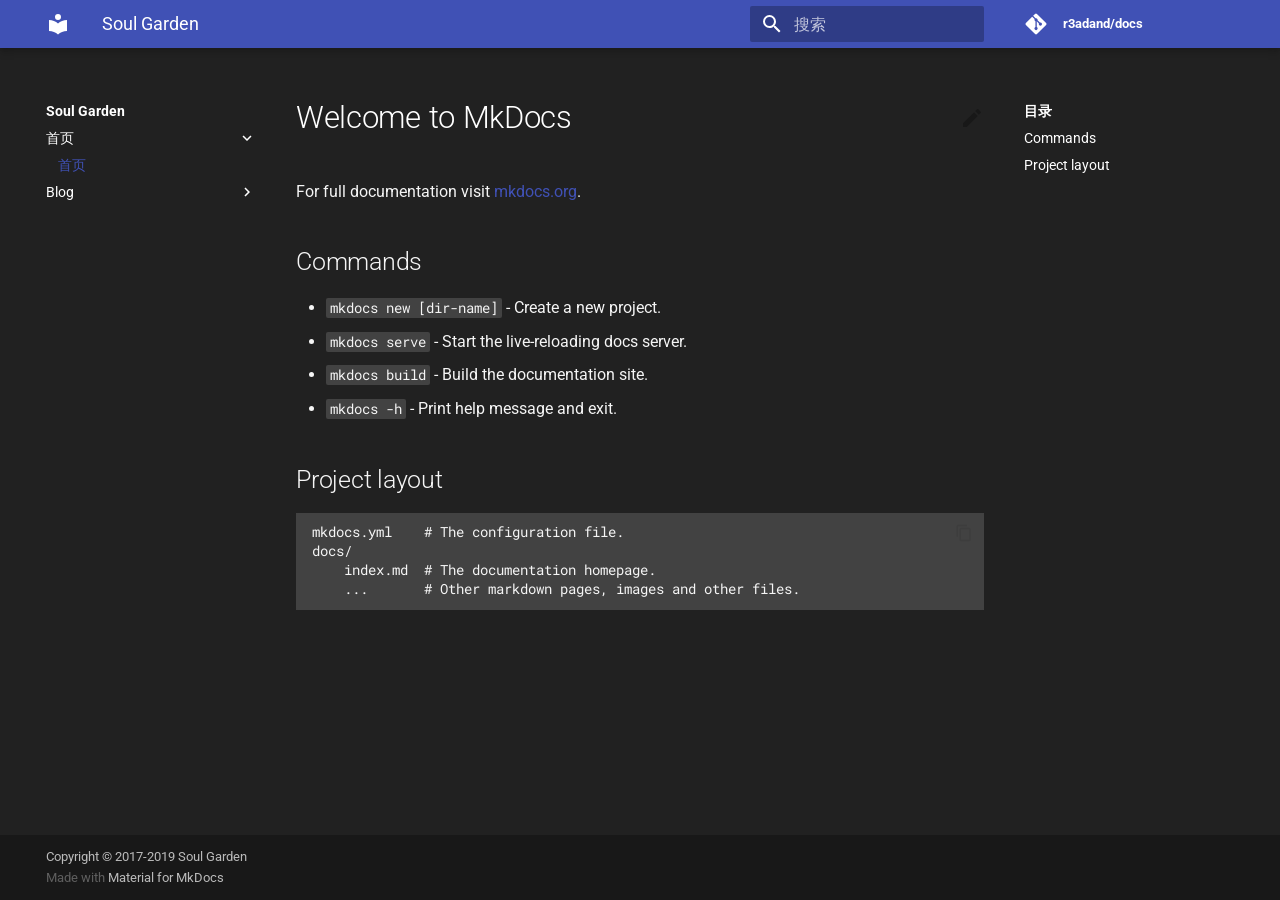
==== commit 7eaf91e9: "Deployed 545e5c1 with MkDocs version: 1.1" ====
--- a/index.html
+++ b/index.html
@@ -1,4 +1,4 @@
-<!doctype html><html lang=zh class=no-js> <head><meta charset=utf-8><meta name=viewport content="width=device-width,initial-scale=1"><meta name=description content=看不到的我。><link href=https://ichord.top/ rel=canonical><meta name=author content=R3ADAND><link rel="shortcut icon" href=/favicon.ico><meta name=generator content="mkdocs-1.1, mkdocs-material-5.1.1"><title>首页 - Soul Garden</title><link rel=stylesheet href=assets/stylesheets/main.a676eddb.min.css><link rel=stylesheet href=assets/stylesheets/palette.b302131d.min.css><meta name=theme-color content=#3f51b5><link href=https://fonts.gstatic.com rel=preconnect crossorigin><link rel=stylesheet href="https://fonts.googleapis.com/css?family=Roboto:300,400,400i,700%7CRoboto+Mono&display=fallback"><style>body,input{font-family:"Roboto",-apple-system,BlinkMacSystemFont,Helvetica,Arial,sans-serif}code,kbd,pre{font-family:"Roboto Mono",SFMono-Regular,Consolas,Menlo,monospace}</style></head> <body dir data-md-color-primary=indigo data-md-color-accent=indigo> <input class=md-toggle data-md-toggle=drawer type=checkbox id=__drawer autocomplete=off> <input class=md-toggle data-md-toggle=search type=checkbox id=__search autocomplete=off> <label class=md-overlay for=__drawer></label> <div data-md-component=skip> <a href=#welcome-to-mkdocs class=md-skip> 跳转至 </a> </div> <div data-md-component=announce> </div> <header class=md-header data-md-component=header> <nav class="md-header-nav md-grid" aria-label> <a href=https://ichord.top title="Soul Garden" class="md-header-nav__button md-logo" aria-label="Soul Garden"> <svg xmlns=http://www.w3.org/2000/svg viewbox="0 0 24 24"><path d="M12,8A3,3 0 0,0 15,5A3,3 0 0,0 12,2A3,3 0 0,0 9,5A3,3 0 0,0 12,8M12,11.54C9.64,9.35 6.5,8 3,8V19C6.5,19 9.64,20.35 12,22.54C14.36,20.35 17.5,19 21,19V8C17.5,8 14.36,9.35 12,11.54Z"/></svg> </a> <label class="md-header-nav__button md-icon" for=__drawer> <svg xmlns=http://www.w3.org/2000/svg viewbox="0 0 24 24"><path d=M3,6H21V8H3V6M3,11H21V13H3V11M3,16H21V18H3V16Z /></svg> </label> <div class=md-header-nav__title data-md-component=header-title> <div class=md-header-nav__ellipsis> <span class="md-header-nav__topic md-ellipsis"> Soul Garden </span> <span class="md-header-nav__topic md-ellipsis"> 首页 </span> </div> </div> <label class="md-header-nav__button md-icon" for=__search> <svg xmlns=http://www.w3.org/2000/svg viewbox="0 0 24 24"><path d="M9.5,3A6.5,6.5 0 0,1 16,9.5C16,11.11 15.41,12.59 14.44,13.73L14.71,14H15.5L20.5,19L19,20.5L14,15.5V14.71L13.73,14.44C12.59,15.41 11.11,16 9.5,16A6.5,6.5 0 0,1 3,9.5A6.5,6.5 0 0,1 9.5,3M9.5,5C7,5 5,7 5,9.5C5,12 7,14 9.5,14C12,14 14,12 14,9.5C14,7 12,5 9.5,5Z"/></svg> </label> <div class=md-search data-md-component=search role=dialog> <label class=md-search__overlay for=__search></label> <div class=md-search__inner role=search> <form class=md-search__form name=search> <input type=text class=md-search__input name=query aria-label=搜索 placeholder=搜索 autocapitalize=off autocorrect=off autocomplete=off spellcheck=false data-md-component=search-query data-md-state=active> <label class="md-search__icon md-icon" for=__search> <svg xmlns=http://www.w3.org/2000/svg viewbox="0 0 24 24"><path d="M9.5,3A6.5,6.5 0 0,1 16,9.5C16,11.11 15.41,12.59 14.44,13.73L14.71,14H15.5L20.5,19L19,20.5L14,15.5V14.71L13.73,14.44C12.59,15.41 11.11,16 9.5,16A6.5,6.5 0 0,1 3,9.5A6.5,6.5 0 0,1 9.5,3M9.5,5C7,5 5,7 5,9.5C5,12 7,14 9.5,14C12,14 14,12 14,9.5C14,7 12,5 9.5,5Z"/></svg> <svg xmlns=http://www.w3.org/2000/svg viewbox="0 0 24 24"><path d=M20,11V13H8L13.5,18.5L12.08,19.92L4.16,12L12.08,4.08L13.5,5.5L8,11H20Z /></svg> </label> <button type=reset class="md-search__icon md-icon" aria-label data-md-component=search-reset tabindex=-1> <svg xmlns=http://www.w3.org/2000/svg viewbox="0 0 24 24"><path d=M19,6.41L17.59,5L12,10.59L6.41,5L5,6.41L10.59,12L5,17.59L6.41,19L12,13.41L17.59,19L19,17.59L13.41,12L19,6.41Z /></svg> </button> </form> <div class=md-search__output> <div class=md-search__scrollwrap data-md-scrollfix> <div class=md-search-result data-md-component=search-result> <div class=md-search-result__meta> 键入以开始搜索 </div> <ol class=md-search-result__list></ol> </div> </div> </div> </div> </div> <div class=md-header-nav__source> <a href=https://github.com/R3ADAND/Docs/ title="前往 GitHub 仓库" class=md-source> <div class="md-source__icon md-icon"> <svg xmlns=http://www.w3.org/2000/svg viewbox="0 0 448 512"><path d="M439.55 236.05L244 40.45a28.87 28.87 0 0 0-40.81 0l-40.66 40.63 51.52 51.52c27.06-9.14 52.68 16.77 43.39 43.68l49.66 49.66c34.23-11.8 61.18 31 35.47 56.69-26.49 26.49-70.21-2.87-56-37.34L240.22 199v121.85c25.3 12.54 22.26 41.85 9.08 55a34.34 34.34 0 0 1-48.55 0c-17.57-17.6-11.07-46.91 11.25-56v-123c-20.8-8.51-24.6-30.74-18.64-45L142.57 101 8.45 235.14a28.86 28.86 0 0 0 0 40.81l195.61 195.6a28.86 28.86 0 0 0 40.8 0l194.69-194.69a28.86 28.86 0 0 0 0-40.81z"/></svg> </div> <div class=md-source__repository> r3adand/docs </div> </a> </div> </nav> </header> <div class=md-container data-md-component=container> <main class=md-main data-md-component=main> <div class="md-main__inner md-grid"> <div class="md-sidebar md-sidebar--primary" data-md-component=navigation> <div class=md-sidebar__scrollwrap> <div class=md-sidebar__inner> <nav class="md-nav md-nav--primary" aria-label data-md-level=0> <label class=md-nav__title for=__drawer> <a href=https://ichord.top title="Soul Garden" class="md-nav__button md-logo" aria-label="Soul Garden"> <svg xmlns=http://www.w3.org/2000/svg viewbox="0 0 24 24"><path d="M12,8A3,3 0 0,0 15,5A3,3 0 0,0 12,2A3,3 0 0,0 9,5A3,3 0 0,0 12,8M12,11.54C9.64,9.35 6.5,8 3,8V19C6.5,19 9.64,20.35 12,22.54C14.36,20.35 17.5,19 21,19V8C17.5,8 14.36,9.35 12,11.54Z"/></svg> </a> Soul Garden </label> <div class=md-nav__source> <a href=https://github.com/R3ADAND/Docs/ title="前往 GitHub 仓库" class=md-source> <div class="md-source__icon md-icon"> <svg xmlns=http://www.w3.org/2000/svg viewbox="0 0 448 512"><path d="M439.55 236.05L244 40.45a28.87 28.87 0 0 0-40.81 0l-40.66 40.63 51.52 51.52c27.06-9.14 52.68 16.77 43.39 43.68l49.66 49.66c34.23-11.8 61.18 31 35.47 56.69-26.49 26.49-70.21-2.87-56-37.34L240.22 199v121.85c25.3 12.54 22.26 41.85 9.08 55a34.34 34.34 0 0 1-48.55 0c-17.57-17.6-11.07-46.91 11.25-56v-123c-20.8-8.51-24.6-30.74-18.64-45L142.57 101 8.45 235.14a28.86 28.86 0 0 0 0 40.81l195.61 195.6a28.86 28.86 0 0 0 40.8 0l194.69-194.69a28.86 28.86 0 0 0 0-40.81z"/></svg> </div> <div class=md-source__repository> r3adand/docs </div> </a> </div> <ul class=md-nav__list data-md-scrollfix> <li class="md-nav__item md-nav__item--active md-nav__item--nested"> <input class="md-nav__toggle md-toggle" data-md-toggle=nav-1 type=checkbox id=nav-1 checked> <label class=md-nav__link for=nav-1> 首页 <span class="md-nav__icon md-icon"> <svg xmlns=http://www.w3.org/2000/svg viewbox="0 0 24 24"><path d=M8.59,16.58L13.17,12L8.59,7.41L10,6L16,12L10,18L8.59,16.58Z /></svg> </span> </label> <nav class=md-nav aria-label=首页 data-md-level=1> <label class=md-nav__title for=nav-1> <span class="md-nav__icon md-icon"> <svg xmlns=http://www.w3.org/2000/svg viewbox="0 0 24 24"><path d=M20,11V13H8L13.5,18.5L12.08,19.92L4.16,12L12.08,4.08L13.5,5.5L8,11H20Z /></svg> </span> 首页 </label> <ul class=md-nav__list data-md-scrollfix> <li class="md-nav__item md-nav__item--active"> <input class="md-nav__toggle md-toggle" data-md-toggle=toc type=checkbox id=__toc> <label class="md-nav__link md-nav__link--active" for=__toc> 首页 <span class="md-nav__icon md-icon"> <svg xmlns=http://www.w3.org/2000/svg viewbox="0 0 24 24"><path d=M3,9H17V7H3V9M3,13H17V11H3V13M3,17H17V15H3V17M19,17H21V15H19V17M19,7V9H21V7H19M19,13H21V11H19V13Z /></svg> </span> </label> <a href=. title=首页 class="md-nav__link md-nav__link--active"> 首页 </a> <nav class="md-nav md-nav--secondary" aria-label=目录> <label class=md-nav__title for=__toc> <span class="md-nav__icon md-icon"> <svg xmlns=http://www.w3.org/2000/svg viewbox="0 0 24 24"><path d=M20,11V13H8L13.5,18.5L12.08,19.92L4.16,12L12.08,4.08L13.5,5.5L8,11H20Z /></svg> </span> 目录 </label> <ul class=md-nav__list data-md-scrollfix> <li class=md-nav__item> <a href=#commands class=md-nav__link> Commands </a> </li> <li class=md-nav__item> <a href=#project-layout class=md-nav__link> Project layout </a> </li> </ul> </nav> </li> </ul> </nav> </li> <li class="md-nav__item md-nav__item--nested"> <input class="md-nav__toggle md-toggle" data-md-toggle=nav-2 type=checkbox id=nav-2> <label class=md-nav__link for=nav-2> Blog <span class="md-nav__icon md-icon"> <svg xmlns=http://www.w3.org/2000/svg viewbox="0 0 24 24"><path d=M8.59,16.58L13.17,12L8.59,7.41L10,6L16,12L10,18L8.59,16.58Z /></svg> </span> </label> <nav class=md-nav aria-label=Blog data-md-level=1> <label class=md-nav__title for=nav-2> <span class="md-nav__icon md-icon"> <svg xmlns=http://www.w3.org/2000/svg viewbox="0 0 24 24"><path d=M20,11V13H8L13.5,18.5L12.08,19.92L4.16,12L12.08,4.08L13.5,5.5L8,11H20Z /></svg> </span> Blog </label> <ul class=md-nav__list data-md-scrollfix> <li class="md-nav__item md-nav__item--nested"> <input class="md-nav__toggle md-toggle" data-md-toggle=nav-2-1 type=checkbox id=nav-2-1> <label class=md-nav__link for=nav-2-1> 202004 <span class="md-nav__icon md-icon"> <svg xmlns=http://www.w3.org/2000/svg viewbox="0 0 24 24"><path d=M8.59,16.58L13.17,12L8.59,7.41L10,6L16,12L10,18L8.59,16.58Z /></svg> </span> </label> <nav class=md-nav aria-label=202004 data-md-level=2> <label class=md-nav__title for=nav-2-1> <span class="md-nav__icon md-icon"> <svg xmlns=http://www.w3.org/2000/svg viewbox="0 0 24 24"><path d=M20,11V13H8L13.5,18.5L12.08,19.92L4.16,12L12.08,4.08L13.5,5.5L8,11H20Z /></svg> </span> 202004 </label> <ul class=md-nav__list data-md-scrollfix> <li class=md-nav__item> <a href=/Blog/202004/20200424.md title=二十四日 class=md-nav__link> 二十四日 </a> </li> </ul> </nav> </li> </ul> </nav> </li> </ul> </nav> </div> </div> </div> <div class="md-sidebar md-sidebar--secondary" data-md-component=toc> <div class=md-sidebar__scrollwrap> <div class=md-sidebar__inner> <nav class="md-nav md-nav--secondary" aria-label=目录> <label class=md-nav__title for=__toc> <span class="md-nav__icon md-icon"> <svg xmlns=http://www.w3.org/2000/svg viewbox="0 0 24 24"><path d=M20,11V13H8L13.5,18.5L12.08,19.92L4.16,12L12.08,4.08L13.5,5.5L8,11H20Z /></svg> </span> 目录 </label> <ul class=md-nav__list data-md-scrollfix> <li class=md-nav__item> <a href=#commands class=md-nav__link> Commands </a> </li> <li class=md-nav__item> <a href=#project-layout class=md-nav__link> Project layout </a> </li> </ul> </nav> </div> </div> </div> <div class=md-content> <article class="md-content__inner md-typeset"> <a href=https://github.com/R3ADAND/Docs/edit/master/docs/index.md title=编辑此页 class="md-content__button md-icon"> <svg xmlns=http://www.w3.org/2000/svg viewbox="0 0 24 24"><path d="M20.71,7.04C21.1,6.65 21.1,6 20.71,5.63L18.37,3.29C18,2.9 17.35,2.9 16.96,3.29L15.12,5.12L18.87,8.87M3,17.25V21H6.75L17.81,9.93L14.06,6.18L3,17.25Z"/></svg> </a> <h1 id=welcome-to-mkdocs>Welcome to MkDocs<a class=headerlink href=#welcome-to-mkdocs title="Permanent link">&para;</a></h1> <p>For full documentation visit <a href=https://www.mkdocs.org>mkdocs.org</a>.</p> <h2 id=commands>Commands<a class=headerlink href=#commands title="Permanent link">&para;</a></h2> <ul> <li><code>mkdocs new [dir-name]</code> - Create a new project.</li> <li><code>mkdocs serve</code> - Start the live-reloading docs server.</li> <li><code>mkdocs build</code> - Build the documentation site.</li> <li><code>mkdocs -h</code> - Print help message and exit.</li> </ul> <h2 id=project-layout>Project layout<a class=headerlink href=#project-layout title="Permanent link">&para;</a></h2> <div class=codehilite><pre><span></span><code>mkdocs.yml    # The configuration file.
+<!doctype html><html lang=zh class=no-js> <head><meta charset=utf-8><meta name=viewport content="width=device-width,initial-scale=1"><meta name=description content=看不到的我。><link href=https://ichord.top/ rel=canonical><meta name=author content=R3ADAND><link rel="shortcut icon" href=/favicon.ico><meta name=generator content="mkdocs-1.1, mkdocs-material-5.1.1"><title>首页 - Soul Garden</title><link rel=stylesheet href=assets/stylesheets/main.a676eddb.min.css><link rel=stylesheet href=assets/stylesheets/palette.b302131d.min.css><meta name=theme-color content=#3f51b5><link href=https://fonts.gstatic.com rel=preconnect crossorigin><link rel=stylesheet href="https://fonts.googleapis.com/css?family=Roboto:300,400,400i,700%7CRoboto+Mono&display=fallback"><style>body,input{font-family:"Roboto",-apple-system,BlinkMacSystemFont,Helvetica,Arial,sans-serif}code,kbd,pre{font-family:"Roboto Mono",SFMono-Regular,Consolas,Menlo,monospace}</style><link rel=stylesheet href=stylesheets/dark_theme.css><link rel=stylesheet href=stylesheets/codehilite.css><meta name=theme-color content=#212121><link rel=icon href=/assets/images/favicon.ico><meta name=apple-mobile-web-app-capable content=yes><meta name=mobile-web-app-capable content=yes><link rel=manifest href=/manifest.json></head> <body dir data-md-color-primary=indigo data-md-color-accent=indigo> <input class=md-toggle data-md-toggle=drawer type=checkbox id=__drawer autocomplete=off> <input class=md-toggle data-md-toggle=search type=checkbox id=__search autocomplete=off> <label class=md-overlay for=__drawer></label> <div data-md-component=skip> <a href=#welcome-to-mkdocs class=md-skip> 跳转至 </a> </div> <div data-md-component=announce> </div> <header class=md-header data-md-component=header> <nav class="md-header-nav md-grid" aria-label> <a href=https://ichord.top title="Soul Garden" class="md-header-nav__button md-logo" aria-label="Soul Garden"> <svg xmlns=http://www.w3.org/2000/svg viewbox="0 0 24 24"><path d="M12,8A3,3 0 0,0 15,5A3,3 0 0,0 12,2A3,3 0 0,0 9,5A3,3 0 0,0 12,8M12,11.54C9.64,9.35 6.5,8 3,8V19C6.5,19 9.64,20.35 12,22.54C14.36,20.35 17.5,19 21,19V8C17.5,8 14.36,9.35 12,11.54Z"/></svg> </a> <label class="md-header-nav__button md-icon" for=__drawer> <svg xmlns=http://www.w3.org/2000/svg viewbox="0 0 24 24"><path d=M3,6H21V8H3V6M3,11H21V13H3V11M3,16H21V18H3V16Z /></svg> </label> <div class=md-header-nav__title data-md-component=header-title> <div class=md-header-nav__ellipsis> <span class="md-header-nav__topic md-ellipsis"> Soul Garden </span> <span class="md-header-nav__topic md-ellipsis"> 首页 </span> </div> </div> <label class="md-header-nav__button md-icon" for=__search> <svg xmlns=http://www.w3.org/2000/svg viewbox="0 0 24 24"><path d="M9.5,3A6.5,6.5 0 0,1 16,9.5C16,11.11 15.41,12.59 14.44,13.73L14.71,14H15.5L20.5,19L19,20.5L14,15.5V14.71L13.73,14.44C12.59,15.41 11.11,16 9.5,16A6.5,6.5 0 0,1 3,9.5A6.5,6.5 0 0,1 9.5,3M9.5,5C7,5 5,7 5,9.5C5,12 7,14 9.5,14C12,14 14,12 14,9.5C14,7 12,5 9.5,5Z"/></svg> </label> <div class=md-search data-md-component=search role=dialog> <label class=md-search__overlay for=__search></label> <div class=md-search__inner role=search> <form class=md-search__form name=search> <input type=text class=md-search__input name=query aria-label=搜索 placeholder=搜索 autocapitalize=off autocorrect=off autocomplete=off spellcheck=false data-md-component=search-query data-md-state=active> <label class="md-search__icon md-icon" for=__search> <svg xmlns=http://www.w3.org/2000/svg viewbox="0 0 24 24"><path d="M9.5,3A6.5,6.5 0 0,1 16,9.5C16,11.11 15.41,12.59 14.44,13.73L14.71,14H15.5L20.5,19L19,20.5L14,15.5V14.71L13.73,14.44C12.59,15.41 11.11,16 9.5,16A6.5,6.5 0 0,1 3,9.5A6.5,6.5 0 0,1 9.5,3M9.5,5C7,5 5,7 5,9.5C5,12 7,14 9.5,14C12,14 14,12 14,9.5C14,7 12,5 9.5,5Z"/></svg> <svg xmlns=http://www.w3.org/2000/svg viewbox="0 0 24 24"><path d=M20,11V13H8L13.5,18.5L12.08,19.92L4.16,12L12.08,4.08L13.5,5.5L8,11H20Z /></svg> </label> <button type=reset class="md-search__icon md-icon" aria-label data-md-component=search-reset tabindex=-1> <svg xmlns=http://www.w3.org/2000/svg viewbox="0 0 24 24"><path d=M19,6.41L17.59,5L12,10.59L6.41,5L5,6.41L10.59,12L5,17.59L6.41,19L12,13.41L17.59,19L19,17.59L13.41,12L19,6.41Z /></svg> </button> </form> <div class=md-search__output> <div class=md-search__scrollwrap data-md-scrollfix> <div class=md-search-result data-md-component=search-result> <div class=md-search-result__meta> 键入以开始搜索 </div> <ol class=md-search-result__list></ol> </div> </div> </div> </div> </div> <div class=md-header-nav__source> <a href=https://github.com/R3ADAND/Docs/ title="前往 GitHub 仓库" class=md-source> <div class="md-source__icon md-icon"> <svg xmlns=http://www.w3.org/2000/svg viewbox="0 0 448 512"><path d="M439.55 236.05L244 40.45a28.87 28.87 0 0 0-40.81 0l-40.66 40.63 51.52 51.52c27.06-9.14 52.68 16.77 43.39 43.68l49.66 49.66c34.23-11.8 61.18 31 35.47 56.69-26.49 26.49-70.21-2.87-56-37.34L240.22 199v121.85c25.3 12.54 22.26 41.85 9.08 55a34.34 34.34 0 0 1-48.55 0c-17.57-17.6-11.07-46.91 11.25-56v-123c-20.8-8.51-24.6-30.74-18.64-45L142.57 101 8.45 235.14a28.86 28.86 0 0 0 0 40.81l195.61 195.6a28.86 28.86 0 0 0 40.8 0l194.69-194.69a28.86 28.86 0 0 0 0-40.81z"/></svg> </div> <div class=md-source__repository> r3adand/docs </div> </a> </div> </nav> </header> <div class=md-container data-md-component=container> <main class=md-main data-md-component=main> <div class="md-main__inner md-grid"> <div class="md-sidebar md-sidebar--primary" data-md-component=navigation> <div class=md-sidebar__scrollwrap> <div class=md-sidebar__inner> <nav class="md-nav md-nav--primary" aria-label data-md-level=0> <label class=md-nav__title for=__drawer> <a href=https://ichord.top title="Soul Garden" class="md-nav__button md-logo" aria-label="Soul Garden"> <svg xmlns=http://www.w3.org/2000/svg viewbox="0 0 24 24"><path d="M12,8A3,3 0 0,0 15,5A3,3 0 0,0 12,2A3,3 0 0,0 9,5A3,3 0 0,0 12,8M12,11.54C9.64,9.35 6.5,8 3,8V19C6.5,19 9.64,20.35 12,22.54C14.36,20.35 17.5,19 21,19V8C17.5,8 14.36,9.35 12,11.54Z"/></svg> </a> Soul Garden </label> <div class=md-nav__source> <a href=https://github.com/R3ADAND/Docs/ title="前往 GitHub 仓库" class=md-source> <div class="md-source__icon md-icon"> <svg xmlns=http://www.w3.org/2000/svg viewbox="0 0 448 512"><path d="M439.55 236.05L244 40.45a28.87 28.87 0 0 0-40.81 0l-40.66 40.63 51.52 51.52c27.06-9.14 52.68 16.77 43.39 43.68l49.66 49.66c34.23-11.8 61.18 31 35.47 56.69-26.49 26.49-70.21-2.87-56-37.34L240.22 199v121.85c25.3 12.54 22.26 41.85 9.08 55a34.34 34.34 0 0 1-48.55 0c-17.57-17.6-11.07-46.91 11.25-56v-123c-20.8-8.51-24.6-30.74-18.64-45L142.57 101 8.45 235.14a28.86 28.86 0 0 0 0 40.81l195.61 195.6a28.86 28.86 0 0 0 40.8 0l194.69-194.69a28.86 28.86 0 0 0 0-40.81z"/></svg> </div> <div class=md-source__repository> r3adand/docs </div> </a> </div> <ul class=md-nav__list data-md-scrollfix> <li class="md-nav__item md-nav__item--active md-nav__item--nested"> <input class="md-nav__toggle md-toggle" data-md-toggle=nav-1 type=checkbox id=nav-1 checked> <label class=md-nav__link for=nav-1> 首页 <span class="md-nav__icon md-icon"> <svg xmlns=http://www.w3.org/2000/svg viewbox="0 0 24 24"><path d=M8.59,16.58L13.17,12L8.59,7.41L10,6L16,12L10,18L8.59,16.58Z /></svg> </span> </label> <nav class=md-nav aria-label=首页 data-md-level=1> <label class=md-nav__title for=nav-1> <span class="md-nav__icon md-icon"> <svg xmlns=http://www.w3.org/2000/svg viewbox="0 0 24 24"><path d=M20,11V13H8L13.5,18.5L12.08,19.92L4.16,12L12.08,4.08L13.5,5.5L8,11H20Z /></svg> </span> 首页 </label> <ul class=md-nav__list data-md-scrollfix> <li class="md-nav__item md-nav__item--active"> <input class="md-nav__toggle md-toggle" data-md-toggle=toc type=checkbox id=__toc> <label class="md-nav__link md-nav__link--active" for=__toc> 首页 <span class="md-nav__icon md-icon"> <svg xmlns=http://www.w3.org/2000/svg viewbox="0 0 24 24"><path d=M3,9H17V7H3V9M3,13H17V11H3V13M3,17H17V15H3V17M19,17H21V15H19V17M19,7V9H21V7H19M19,13H21V11H19V13Z /></svg> </span> </label> <a href=. title=首页 class="md-nav__link md-nav__link--active"> 首页 </a> <nav class="md-nav md-nav--secondary" aria-label=目录> <label class=md-nav__title for=__toc> <span class="md-nav__icon md-icon"> <svg xmlns=http://www.w3.org/2000/svg viewbox="0 0 24 24"><path d=M20,11V13H8L13.5,18.5L12.08,19.92L4.16,12L12.08,4.08L13.5,5.5L8,11H20Z /></svg> </span> 目录 </label> <ul class=md-nav__list data-md-scrollfix> <li class=md-nav__item> <a href=#commands class=md-nav__link> Commands </a> </li> <li class=md-nav__item> <a href=#project-layout class=md-nav__link> Project layout </a> </li> </ul> </nav> </li> </ul> </nav> </li> <li class="md-nav__item md-nav__item--nested"> <input class="md-nav__toggle md-toggle" data-md-toggle=nav-2 type=checkbox id=nav-2> <label class=md-nav__link for=nav-2> Blog <span class="md-nav__icon md-icon"> <svg xmlns=http://www.w3.org/2000/svg viewbox="0 0 24 24"><path d=M8.59,16.58L13.17,12L8.59,7.41L10,6L16,12L10,18L8.59,16.58Z /></svg> </span> </label> <nav class=md-nav aria-label=Blog data-md-level=1> <label class=md-nav__title for=nav-2> <span class="md-nav__icon md-icon"> <svg xmlns=http://www.w3.org/2000/svg viewbox="0 0 24 24"><path d=M20,11V13H8L13.5,18.5L12.08,19.92L4.16,12L12.08,4.08L13.5,5.5L8,11H20Z /></svg> </span> Blog </label> <ul class=md-nav__list data-md-scrollfix> <li class="md-nav__item md-nav__item--nested"> <input class="md-nav__toggle md-toggle" data-md-toggle=nav-2-1 type=checkbox id=nav-2-1> <label class=md-nav__link for=nav-2-1> 202004 <span class="md-nav__icon md-icon"> <svg xmlns=http://www.w3.org/2000/svg viewbox="0 0 24 24"><path d=M8.59,16.58L13.17,12L8.59,7.41L10,6L16,12L10,18L8.59,16.58Z /></svg> </span> </label> <nav class=md-nav aria-label=202004 data-md-level=2> <label class=md-nav__title for=nav-2-1> <span class="md-nav__icon md-icon"> <svg xmlns=http://www.w3.org/2000/svg viewbox="0 0 24 24"><path d=M20,11V13H8L13.5,18.5L12.08,19.92L4.16,12L12.08,4.08L13.5,5.5L8,11H20Z /></svg> </span> 202004 </label> <ul class=md-nav__list data-md-scrollfix> <li class=md-nav__item> <a href=/Blog/202004/20200424.md title=二十四日 class=md-nav__link> 二十四日 </a> </li> </ul> </nav> </li> </ul> </nav> </li> </ul> </nav> </div> </div> </div> <div class="md-sidebar md-sidebar--secondary" data-md-component=toc> <div class=md-sidebar__scrollwrap> <div class=md-sidebar__inner> <nav class="md-nav md-nav--secondary" aria-label=目录> <label class=md-nav__title for=__toc> <span class="md-nav__icon md-icon"> <svg xmlns=http://www.w3.org/2000/svg viewbox="0 0 24 24"><path d=M20,11V13H8L13.5,18.5L12.08,19.92L4.16,12L12.08,4.08L13.5,5.5L8,11H20Z /></svg> </span> 目录 </label> <ul class=md-nav__list data-md-scrollfix> <li class=md-nav__item> <a href=#commands class=md-nav__link> Commands </a> </li> <li class=md-nav__item> <a href=#project-layout class=md-nav__link> Project layout </a> </li> </ul> </nav> </div> </div> </div> <div class=md-content> <article class="md-content__inner md-typeset"> <a href=https://github.com/R3ADAND/Docs/edit/master/docs/index.md title=编辑此页 class="md-content__button md-icon"> <svg xmlns=http://www.w3.org/2000/svg viewbox="0 0 24 24"><path d="M20.71,7.04C21.1,6.65 21.1,6 20.71,5.63L18.37,3.29C18,2.9 17.35,2.9 16.96,3.29L15.12,5.12L18.87,8.87M3,17.25V21H6.75L17.81,9.93L14.06,6.18L3,17.25Z"/></svg> </a> <h1 id=welcome-to-mkdocs>Welcome to MkDocs<a class=headerlink href=#welcome-to-mkdocs title="Permanent link">&para;</a></h1> <p>For full documentation visit <a href=https://www.mkdocs.org>mkdocs.org</a>.</p> <h2 id=commands>Commands<a class=headerlink href=#commands title="Permanent link">&para;</a></h2> <ul> <li><code>mkdocs new [dir-name]</code> - Create a new project.</li> <li><code>mkdocs serve</code> - Start the live-reloading docs server.</li> <li><code>mkdocs build</code> - Build the documentation site.</li> <li><code>mkdocs -h</code> - Print help message and exit.</li> </ul> <h2 id=project-layout>Project layout<a class=headerlink href=#project-layout title="Permanent link">&para;</a></h2> <div class=codehilite><pre><span></span><code>mkdocs.yml    # The configuration file.
 docs/
     index.md  # The documentation homepage.
     ...       # Other markdown pages, images and other files.
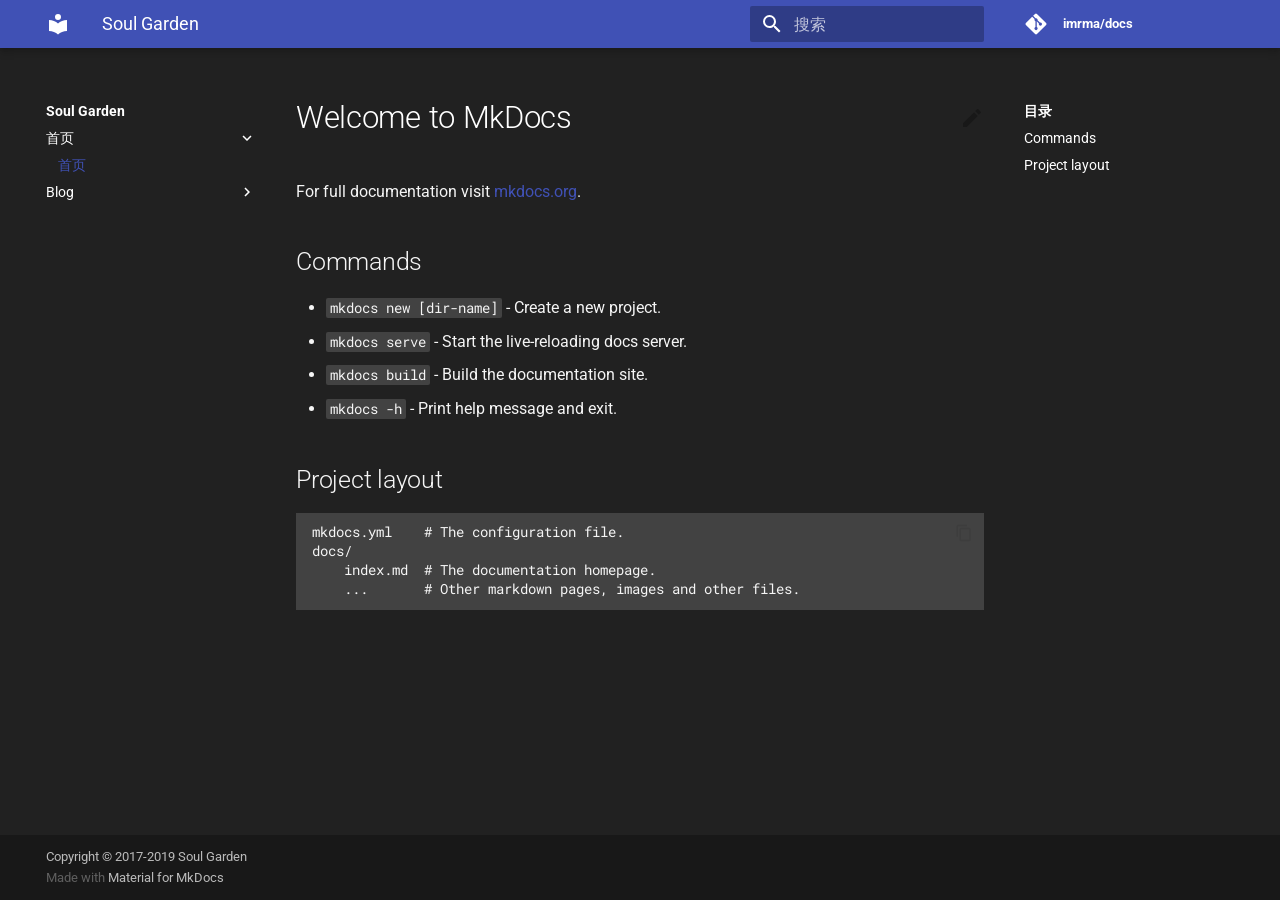
==== commit 159f0d27: "Deployed 4eab2ca with MkDocs version: 1.1" ====
--- a/index.html
+++ b/index.html
@@ -1,4 +1,4 @@
-<!doctype html><html lang=zh class=no-js> <head><meta charset=utf-8><meta name=viewport content="width=device-width,initial-scale=1"><meta name=description content=看不到的我。><link href=https://ichord.top/ rel=canonical><meta name=author content=R3ADAND><link rel="shortcut icon" href=/favicon.ico><meta name=generator content="mkdocs-1.1, mkdocs-material-5.1.1"><title>首页 - Soul Garden</title><link rel=stylesheet href=assets/stylesheets/main.a676eddb.min.css><link rel=stylesheet href=assets/stylesheets/palette.b302131d.min.css><meta name=theme-color content=#3f51b5><link href=https://fonts.gstatic.com rel=preconnect crossorigin><link rel=stylesheet href="https://fonts.googleapis.com/css?family=Roboto:300,400,400i,700%7CRoboto+Mono&display=fallback"><style>body,input{font-family:"Roboto",-apple-system,BlinkMacSystemFont,Helvetica,Arial,sans-serif}code,kbd,pre{font-family:"Roboto Mono",SFMono-Regular,Consolas,Menlo,monospace}</style><link rel=stylesheet href=stylesheets/dark_theme.css><link rel=stylesheet href=stylesheets/codehilite.css><meta name=theme-color content=#212121><link rel=icon href=/assets/images/favicon.ico><meta name=apple-mobile-web-app-capable content=yes><meta name=mobile-web-app-capable content=yes><link rel=manifest href=/manifest.json></head> <body dir data-md-color-primary=indigo data-md-color-accent=indigo> <input class=md-toggle data-md-toggle=drawer type=checkbox id=__drawer autocomplete=off> <input class=md-toggle data-md-toggle=search type=checkbox id=__search autocomplete=off> <label class=md-overlay for=__drawer></label> <div data-md-component=skip> <a href=#welcome-to-mkdocs class=md-skip> 跳转至 </a> </div> <div data-md-component=announce> </div> <header class=md-header data-md-component=header> <nav class="md-header-nav md-grid" aria-label> <a href=https://ichord.top title="Soul Garden" class="md-header-nav__button md-logo" aria-label="Soul Garden"> <svg xmlns=http://www.w3.org/2000/svg viewbox="0 0 24 24"><path d="M12,8A3,3 0 0,0 15,5A3,3 0 0,0 12,2A3,3 0 0,0 9,5A3,3 0 0,0 12,8M12,11.54C9.64,9.35 6.5,8 3,8V19C6.5,19 9.64,20.35 12,22.54C14.36,20.35 17.5,19 21,19V8C17.5,8 14.36,9.35 12,11.54Z"/></svg> </a> <label class="md-header-nav__button md-icon" for=__drawer> <svg xmlns=http://www.w3.org/2000/svg viewbox="0 0 24 24"><path d=M3,6H21V8H3V6M3,11H21V13H3V11M3,16H21V18H3V16Z /></svg> </label> <div class=md-header-nav__title data-md-component=header-title> <div class=md-header-nav__ellipsis> <span class="md-header-nav__topic md-ellipsis"> Soul Garden </span> <span class="md-header-nav__topic md-ellipsis"> 首页 </span> </div> </div> <label class="md-header-nav__button md-icon" for=__search> <svg xmlns=http://www.w3.org/2000/svg viewbox="0 0 24 24"><path d="M9.5,3A6.5,6.5 0 0,1 16,9.5C16,11.11 15.41,12.59 14.44,13.73L14.71,14H15.5L20.5,19L19,20.5L14,15.5V14.71L13.73,14.44C12.59,15.41 11.11,16 9.5,16A6.5,6.5 0 0,1 3,9.5A6.5,6.5 0 0,1 9.5,3M9.5,5C7,5 5,7 5,9.5C5,12 7,14 9.5,14C12,14 14,12 14,9.5C14,7 12,5 9.5,5Z"/></svg> </label> <div class=md-search data-md-component=search role=dialog> <label class=md-search__overlay for=__search></label> <div class=md-search__inner role=search> <form class=md-search__form name=search> <input type=text class=md-search__input name=query aria-label=搜索 placeholder=搜索 autocapitalize=off autocorrect=off autocomplete=off spellcheck=false data-md-component=search-query data-md-state=active> <label class="md-search__icon md-icon" for=__search> <svg xmlns=http://www.w3.org/2000/svg viewbox="0 0 24 24"><path d="M9.5,3A6.5,6.5 0 0,1 16,9.5C16,11.11 15.41,12.59 14.44,13.73L14.71,14H15.5L20.5,19L19,20.5L14,15.5V14.71L13.73,14.44C12.59,15.41 11.11,16 9.5,16A6.5,6.5 0 0,1 3,9.5A6.5,6.5 0 0,1 9.5,3M9.5,5C7,5 5,7 5,9.5C5,12 7,14 9.5,14C12,14 14,12 14,9.5C14,7 12,5 9.5,5Z"/></svg> <svg xmlns=http://www.w3.org/2000/svg viewbox="0 0 24 24"><path d=M20,11V13H8L13.5,18.5L12.08,19.92L4.16,12L12.08,4.08L13.5,5.5L8,11H20Z /></svg> </label> <button type=reset class="md-search__icon md-icon" aria-label data-md-component=search-reset tabindex=-1> <svg xmlns=http://www.w3.org/2000/svg viewbox="0 0 24 24"><path d=M19,6.41L17.59,5L12,10.59L6.41,5L5,6.41L10.59,12L5,17.59L6.41,19L12,13.41L17.59,19L19,17.59L13.41,12L19,6.41Z /></svg> </button> </form> <div class=md-search__output> <div class=md-search__scrollwrap data-md-scrollfix> <div class=md-search-result data-md-component=search-result> <div class=md-search-result__meta> 键入以开始搜索 </div> <ol class=md-search-result__list></ol> </div> </div> </div> </div> </div> <div class=md-header-nav__source> <a href=https://github.com/R3ADAND/Docs/ title="前往 GitHub 仓库" class=md-source> <div class="md-source__icon md-icon"> <svg xmlns=http://www.w3.org/2000/svg viewbox="0 0 448 512"><path d="M439.55 236.05L244 40.45a28.87 28.87 0 0 0-40.81 0l-40.66 40.63 51.52 51.52c27.06-9.14 52.68 16.77 43.39 43.68l49.66 49.66c34.23-11.8 61.18 31 35.47 56.69-26.49 26.49-70.21-2.87-56-37.34L240.22 199v121.85c25.3 12.54 22.26 41.85 9.08 55a34.34 34.34 0 0 1-48.55 0c-17.57-17.6-11.07-46.91 11.25-56v-123c-20.8-8.51-24.6-30.74-18.64-45L142.57 101 8.45 235.14a28.86 28.86 0 0 0 0 40.81l195.61 195.6a28.86 28.86 0 0 0 40.8 0l194.69-194.69a28.86 28.86 0 0 0 0-40.81z"/></svg> </div> <div class=md-source__repository> r3adand/docs </div> </a> </div> </nav> </header> <div class=md-container data-md-component=container> <main class=md-main data-md-component=main> <div class="md-main__inner md-grid"> <div class="md-sidebar md-sidebar--primary" data-md-component=navigation> <div class=md-sidebar__scrollwrap> <div class=md-sidebar__inner> <nav class="md-nav md-nav--primary" aria-label data-md-level=0> <label class=md-nav__title for=__drawer> <a href=https://ichord.top title="Soul Garden" class="md-nav__button md-logo" aria-label="Soul Garden"> <svg xmlns=http://www.w3.org/2000/svg viewbox="0 0 24 24"><path d="M12,8A3,3 0 0,0 15,5A3,3 0 0,0 12,2A3,3 0 0,0 9,5A3,3 0 0,0 12,8M12,11.54C9.64,9.35 6.5,8 3,8V19C6.5,19 9.64,20.35 12,22.54C14.36,20.35 17.5,19 21,19V8C17.5,8 14.36,9.35 12,11.54Z"/></svg> </a> Soul Garden </label> <div class=md-nav__source> <a href=https://github.com/R3ADAND/Docs/ title="前往 GitHub 仓库" class=md-source> <div class="md-source__icon md-icon"> <svg xmlns=http://www.w3.org/2000/svg viewbox="0 0 448 512"><path d="M439.55 236.05L244 40.45a28.87 28.87 0 0 0-40.81 0l-40.66 40.63 51.52 51.52c27.06-9.14 52.68 16.77 43.39 43.68l49.66 49.66c34.23-11.8 61.18 31 35.47 56.69-26.49 26.49-70.21-2.87-56-37.34L240.22 199v121.85c25.3 12.54 22.26 41.85 9.08 55a34.34 34.34 0 0 1-48.55 0c-17.57-17.6-11.07-46.91 11.25-56v-123c-20.8-8.51-24.6-30.74-18.64-45L142.57 101 8.45 235.14a28.86 28.86 0 0 0 0 40.81l195.61 195.6a28.86 28.86 0 0 0 40.8 0l194.69-194.69a28.86 28.86 0 0 0 0-40.81z"/></svg> </div> <div class=md-source__repository> r3adand/docs </div> </a> </div> <ul class=md-nav__list data-md-scrollfix> <li class="md-nav__item md-nav__item--active md-nav__item--nested"> <input class="md-nav__toggle md-toggle" data-md-toggle=nav-1 type=checkbox id=nav-1 checked> <label class=md-nav__link for=nav-1> 首页 <span class="md-nav__icon md-icon"> <svg xmlns=http://www.w3.org/2000/svg viewbox="0 0 24 24"><path d=M8.59,16.58L13.17,12L8.59,7.41L10,6L16,12L10,18L8.59,16.58Z /></svg> </span> </label> <nav class=md-nav aria-label=首页 data-md-level=1> <label class=md-nav__title for=nav-1> <span class="md-nav__icon md-icon"> <svg xmlns=http://www.w3.org/2000/svg viewbox="0 0 24 24"><path d=M20,11V13H8L13.5,18.5L12.08,19.92L4.16,12L12.08,4.08L13.5,5.5L8,11H20Z /></svg> </span> 首页 </label> <ul class=md-nav__list data-md-scrollfix> <li class="md-nav__item md-nav__item--active"> <input class="md-nav__toggle md-toggle" data-md-toggle=toc type=checkbox id=__toc> <label class="md-nav__link md-nav__link--active" for=__toc> 首页 <span class="md-nav__icon md-icon"> <svg xmlns=http://www.w3.org/2000/svg viewbox="0 0 24 24"><path d=M3,9H17V7H3V9M3,13H17V11H3V13M3,17H17V15H3V17M19,17H21V15H19V17M19,7V9H21V7H19M19,13H21V11H19V13Z /></svg> </span> </label> <a href=. title=首页 class="md-nav__link md-nav__link--active"> 首页 </a> <nav class="md-nav md-nav--secondary" aria-label=目录> <label class=md-nav__title for=__toc> <span class="md-nav__icon md-icon"> <svg xmlns=http://www.w3.org/2000/svg viewbox="0 0 24 24"><path d=M20,11V13H8L13.5,18.5L12.08,19.92L4.16,12L12.08,4.08L13.5,5.5L8,11H20Z /></svg> </span> 目录 </label> <ul class=md-nav__list data-md-scrollfix> <li class=md-nav__item> <a href=#commands class=md-nav__link> Commands </a> </li> <li class=md-nav__item> <a href=#project-layout class=md-nav__link> Project layout </a> </li> </ul> </nav> </li> </ul> </nav> </li> <li class="md-nav__item md-nav__item--nested"> <input class="md-nav__toggle md-toggle" data-md-toggle=nav-2 type=checkbox id=nav-2> <label class=md-nav__link for=nav-2> Blog <span class="md-nav__icon md-icon"> <svg xmlns=http://www.w3.org/2000/svg viewbox="0 0 24 24"><path d=M8.59,16.58L13.17,12L8.59,7.41L10,6L16,12L10,18L8.59,16.58Z /></svg> </span> </label> <nav class=md-nav aria-label=Blog data-md-level=1> <label class=md-nav__title for=nav-2> <span class="md-nav__icon md-icon"> <svg xmlns=http://www.w3.org/2000/svg viewbox="0 0 24 24"><path d=M20,11V13H8L13.5,18.5L12.08,19.92L4.16,12L12.08,4.08L13.5,5.5L8,11H20Z /></svg> </span> Blog </label> <ul class=md-nav__list data-md-scrollfix> <li class="md-nav__item md-nav__item--nested"> <input class="md-nav__toggle md-toggle" data-md-toggle=nav-2-1 type=checkbox id=nav-2-1> <label class=md-nav__link for=nav-2-1> 202004 <span class="md-nav__icon md-icon"> <svg xmlns=http://www.w3.org/2000/svg viewbox="0 0 24 24"><path d=M8.59,16.58L13.17,12L8.59,7.41L10,6L16,12L10,18L8.59,16.58Z /></svg> </span> </label> <nav class=md-nav aria-label=202004 data-md-level=2> <label class=md-nav__title for=nav-2-1> <span class="md-nav__icon md-icon"> <svg xmlns=http://www.w3.org/2000/svg viewbox="0 0 24 24"><path d=M20,11V13H8L13.5,18.5L12.08,19.92L4.16,12L12.08,4.08L13.5,5.5L8,11H20Z /></svg> </span> 202004 </label> <ul class=md-nav__list data-md-scrollfix> <li class=md-nav__item> <a href=/Blog/202004/20200424.md title=二十四日 class=md-nav__link> 二十四日 </a> </li> </ul> </nav> </li> </ul> </nav> </li> </ul> </nav> </div> </div> </div> <div class="md-sidebar md-sidebar--secondary" data-md-component=toc> <div class=md-sidebar__scrollwrap> <div class=md-sidebar__inner> <nav class="md-nav md-nav--secondary" aria-label=目录> <label class=md-nav__title for=__toc> <span class="md-nav__icon md-icon"> <svg xmlns=http://www.w3.org/2000/svg viewbox="0 0 24 24"><path d=M20,11V13H8L13.5,18.5L12.08,19.92L4.16,12L12.08,4.08L13.5,5.5L8,11H20Z /></svg> </span> 目录 </label> <ul class=md-nav__list data-md-scrollfix> <li class=md-nav__item> <a href=#commands class=md-nav__link> Commands </a> </li> <li class=md-nav__item> <a href=#project-layout class=md-nav__link> Project layout </a> </li> </ul> </nav> </div> </div> </div> <div class=md-content> <article class="md-content__inner md-typeset"> <a href=https://github.com/R3ADAND/Docs/edit/master/docs/index.md title=编辑此页 class="md-content__button md-icon"> <svg xmlns=http://www.w3.org/2000/svg viewbox="0 0 24 24"><path d="M20.71,7.04C21.1,6.65 21.1,6 20.71,5.63L18.37,3.29C18,2.9 17.35,2.9 16.96,3.29L15.12,5.12L18.87,8.87M3,17.25V21H6.75L17.81,9.93L14.06,6.18L3,17.25Z"/></svg> </a> <h1 id=welcome-to-mkdocs>Welcome to MkDocs<a class=headerlink href=#welcome-to-mkdocs title="Permanent link">&para;</a></h1> <p>For full documentation visit <a href=https://www.mkdocs.org>mkdocs.org</a>.</p> <h2 id=commands>Commands<a class=headerlink href=#commands title="Permanent link">&para;</a></h2> <ul> <li><code>mkdocs new [dir-name]</code> - Create a new project.</li> <li><code>mkdocs serve</code> - Start the live-reloading docs server.</li> <li><code>mkdocs build</code> - Build the documentation site.</li> <li><code>mkdocs -h</code> - Print help message and exit.</li> </ul> <h2 id=project-layout>Project layout<a class=headerlink href=#project-layout title="Permanent link">&para;</a></h2> <div class=codehilite><pre><span></span><code>mkdocs.yml    # The configuration file.
+<!doctype html><html lang=zh class=no-js> <head><meta charset=utf-8><meta name=viewport content="width=device-width,initial-scale=1"><meta name=description content=看不到的我。><link href=https://ichord.top/ rel=canonical><meta name=author content=Firespace><link rel="shortcut icon" href=/favicon.ico><meta name=generator content="mkdocs-1.1, mkdocs-material-5.1.1"><title>首页 - Soul Garden</title><link rel=stylesheet href=assets/stylesheets/main.a676eddb.min.css><link rel=stylesheet href=assets/stylesheets/palette.b302131d.min.css><meta name=theme-color content=#3f51b5><link href=https://fonts.gstatic.com rel=preconnect crossorigin><link rel=stylesheet href="https://fonts.googleapis.com/css?family=Roboto:300,400,400i,700%7CRoboto+Mono&display=fallback"><style>body,input{font-family:"Roboto",-apple-system,BlinkMacSystemFont,Helvetica,Arial,sans-serif}code,kbd,pre{font-family:"Roboto Mono",SFMono-Regular,Consolas,Menlo,monospace}</style><link rel=stylesheet href=stylesheets/dark_theme.css><link rel=stylesheet href=stylesheets/codehilite.css><meta name=theme-color content=#212121><link rel=icon href=/assets/images/favicon.ico><meta name=apple-mobile-web-app-capable content=yes><meta name=mobile-web-app-capable content=yes><link rel=manifest href=/manifest.json></head> <body dir data-md-color-primary=indigo data-md-color-accent=indigo> <input class=md-toggle data-md-toggle=drawer type=checkbox id=__drawer autocomplete=off> <input class=md-toggle data-md-toggle=search type=checkbox id=__search autocomplete=off> <label class=md-overlay for=__drawer></label> <div data-md-component=skip> <a href=#welcome-to-mkdocs class=md-skip> 跳转至 </a> </div> <div data-md-component=announce> </div> <header class=md-header data-md-component=header> <nav class="md-header-nav md-grid" aria-label> <a href=https://ichord.top title="Soul Garden" class="md-header-nav__button md-logo" aria-label="Soul Garden"> <svg xmlns=http://www.w3.org/2000/svg viewbox="0 0 24 24"><path d="M12,8A3,3 0 0,0 15,5A3,3 0 0,0 12,2A3,3 0 0,0 9,5A3,3 0 0,0 12,8M12,11.54C9.64,9.35 6.5,8 3,8V19C6.5,19 9.64,20.35 12,22.54C14.36,20.35 17.5,19 21,19V8C17.5,8 14.36,9.35 12,11.54Z"/></svg> </a> <label class="md-header-nav__button md-icon" for=__drawer> <svg xmlns=http://www.w3.org/2000/svg viewbox="0 0 24 24"><path d=M3,6H21V8H3V6M3,11H21V13H3V11M3,16H21V18H3V16Z /></svg> </label> <div class=md-header-nav__title data-md-component=header-title> <div class=md-header-nav__ellipsis> <span class="md-header-nav__topic md-ellipsis"> Soul Garden </span> <span class="md-header-nav__topic md-ellipsis"> 首页 </span> </div> </div> <label class="md-header-nav__button md-icon" for=__search> <svg xmlns=http://www.w3.org/2000/svg viewbox="0 0 24 24"><path d="M9.5,3A6.5,6.5 0 0,1 16,9.5C16,11.11 15.41,12.59 14.44,13.73L14.71,14H15.5L20.5,19L19,20.5L14,15.5V14.71L13.73,14.44C12.59,15.41 11.11,16 9.5,16A6.5,6.5 0 0,1 3,9.5A6.5,6.5 0 0,1 9.5,3M9.5,5C7,5 5,7 5,9.5C5,12 7,14 9.5,14C12,14 14,12 14,9.5C14,7 12,5 9.5,5Z"/></svg> </label> <div class=md-search data-md-component=search role=dialog> <label class=md-search__overlay for=__search></label> <div class=md-search__inner role=search> <form class=md-search__form name=search> <input type=text class=md-search__input name=query aria-label=搜索 placeholder=搜索 autocapitalize=off autocorrect=off autocomplete=off spellcheck=false data-md-component=search-query data-md-state=active> <label class="md-search__icon md-icon" for=__search> <svg xmlns=http://www.w3.org/2000/svg viewbox="0 0 24 24"><path d="M9.5,3A6.5,6.5 0 0,1 16,9.5C16,11.11 15.41,12.59 14.44,13.73L14.71,14H15.5L20.5,19L19,20.5L14,15.5V14.71L13.73,14.44C12.59,15.41 11.11,16 9.5,16A6.5,6.5 0 0,1 3,9.5A6.5,6.5 0 0,1 9.5,3M9.5,5C7,5 5,7 5,9.5C5,12 7,14 9.5,14C12,14 14,12 14,9.5C14,7 12,5 9.5,5Z"/></svg> <svg xmlns=http://www.w3.org/2000/svg viewbox="0 0 24 24"><path d=M20,11V13H8L13.5,18.5L12.08,19.92L4.16,12L12.08,4.08L13.5,5.5L8,11H20Z /></svg> </label> <button type=reset class="md-search__icon md-icon" aria-label data-md-component=search-reset tabindex=-1> <svg xmlns=http://www.w3.org/2000/svg viewbox="0 0 24 24"><path d=M19,6.41L17.59,5L12,10.59L6.41,5L5,6.41L10.59,12L5,17.59L6.41,19L12,13.41L17.59,19L19,17.59L13.41,12L19,6.41Z /></svg> </button> </form> <div class=md-search__output> <div class=md-search__scrollwrap data-md-scrollfix> <div class=md-search-result data-md-component=search-result> <div class=md-search-result__meta> 键入以开始搜索 </div> <ol class=md-search-result__list></ol> </div> </div> </div> </div> </div> <div class=md-header-nav__source> <a href=https://github.com/R3ADAND/Docs/ title="前往 GitHub 仓库" class=md-source> <div class="md-source__icon md-icon"> <svg xmlns=http://www.w3.org/2000/svg viewbox="0 0 448 512"><path d="M439.55 236.05L244 40.45a28.87 28.87 0 0 0-40.81 0l-40.66 40.63 51.52 51.52c27.06-9.14 52.68 16.77 43.39 43.68l49.66 49.66c34.23-11.8 61.18 31 35.47 56.69-26.49 26.49-70.21-2.87-56-37.34L240.22 199v121.85c25.3 12.54 22.26 41.85 9.08 55a34.34 34.34 0 0 1-48.55 0c-17.57-17.6-11.07-46.91 11.25-56v-123c-20.8-8.51-24.6-30.74-18.64-45L142.57 101 8.45 235.14a28.86 28.86 0 0 0 0 40.81l195.61 195.6a28.86 28.86 0 0 0 40.8 0l194.69-194.69a28.86 28.86 0 0 0 0-40.81z"/></svg> </div> <div class=md-source__repository> imrma/docs </div> </a> </div> </nav> </header> <div class=md-container data-md-component=container> <main class=md-main data-md-component=main> <div class="md-main__inner md-grid"> <div class="md-sidebar md-sidebar--primary" data-md-component=navigation> <div class=md-sidebar__scrollwrap> <div class=md-sidebar__inner> <nav class="md-nav md-nav--primary" aria-label data-md-level=0> <label class=md-nav__title for=__drawer> <a href=https://ichord.top title="Soul Garden" class="md-nav__button md-logo" aria-label="Soul Garden"> <svg xmlns=http://www.w3.org/2000/svg viewbox="0 0 24 24"><path d="M12,8A3,3 0 0,0 15,5A3,3 0 0,0 12,2A3,3 0 0,0 9,5A3,3 0 0,0 12,8M12,11.54C9.64,9.35 6.5,8 3,8V19C6.5,19 9.64,20.35 12,22.54C14.36,20.35 17.5,19 21,19V8C17.5,8 14.36,9.35 12,11.54Z"/></svg> </a> Soul Garden </label> <div class=md-nav__source> <a href=https://github.com/R3ADAND/Docs/ title="前往 GitHub 仓库" class=md-source> <div class="md-source__icon md-icon"> <svg xmlns=http://www.w3.org/2000/svg viewbox="0 0 448 512"><path d="M439.55 236.05L244 40.45a28.87 28.87 0 0 0-40.81 0l-40.66 40.63 51.52 51.52c27.06-9.14 52.68 16.77 43.39 43.68l49.66 49.66c34.23-11.8 61.18 31 35.47 56.69-26.49 26.49-70.21-2.87-56-37.34L240.22 199v121.85c25.3 12.54 22.26 41.85 9.08 55a34.34 34.34 0 0 1-48.55 0c-17.57-17.6-11.07-46.91 11.25-56v-123c-20.8-8.51-24.6-30.74-18.64-45L142.57 101 8.45 235.14a28.86 28.86 0 0 0 0 40.81l195.61 195.6a28.86 28.86 0 0 0 40.8 0l194.69-194.69a28.86 28.86 0 0 0 0-40.81z"/></svg> </div> <div class=md-source__repository> imrma/docs </div> </a> </div> <ul class=md-nav__list data-md-scrollfix> <li class="md-nav__item md-nav__item--active md-nav__item--nested"> <input class="md-nav__toggle md-toggle" data-md-toggle=nav-1 type=checkbox id=nav-1 checked> <label class=md-nav__link for=nav-1> 首页 <span class="md-nav__icon md-icon"> <svg xmlns=http://www.w3.org/2000/svg viewbox="0 0 24 24"><path d=M8.59,16.58L13.17,12L8.59,7.41L10,6L16,12L10,18L8.59,16.58Z /></svg> </span> </label> <nav class=md-nav aria-label=首页 data-md-level=1> <label class=md-nav__title for=nav-1> <span class="md-nav__icon md-icon"> <svg xmlns=http://www.w3.org/2000/svg viewbox="0 0 24 24"><path d=M20,11V13H8L13.5,18.5L12.08,19.92L4.16,12L12.08,4.08L13.5,5.5L8,11H20Z /></svg> </span> 首页 </label> <ul class=md-nav__list data-md-scrollfix> <li class="md-nav__item md-nav__item--active"> <input class="md-nav__toggle md-toggle" data-md-toggle=toc type=checkbox id=__toc> <label class="md-nav__link md-nav__link--active" for=__toc> 首页 <span class="md-nav__icon md-icon"> <svg xmlns=http://www.w3.org/2000/svg viewbox="0 0 24 24"><path d=M3,9H17V7H3V9M3,13H17V11H3V13M3,17H17V15H3V17M19,17H21V15H19V17M19,7V9H21V7H19M19,13H21V11H19V13Z /></svg> </span> </label> <a href=. title=首页 class="md-nav__link md-nav__link--active"> 首页 </a> <nav class="md-nav md-nav--secondary" aria-label=目录> <label class=md-nav__title for=__toc> <span class="md-nav__icon md-icon"> <svg xmlns=http://www.w3.org/2000/svg viewbox="0 0 24 24"><path d=M20,11V13H8L13.5,18.5L12.08,19.92L4.16,12L12.08,4.08L13.5,5.5L8,11H20Z /></svg> </span> 目录 </label> <ul class=md-nav__list data-md-scrollfix> <li class=md-nav__item> <a href=#commands class=md-nav__link> Commands </a> </li> <li class=md-nav__item> <a href=#project-layout class=md-nav__link> Project layout </a> </li> </ul> </nav> </li> </ul> </nav> </li> <li class="md-nav__item md-nav__item--nested"> <input class="md-nav__toggle md-toggle" data-md-toggle=nav-2 type=checkbox id=nav-2> <label class=md-nav__link for=nav-2> Blog <span class="md-nav__icon md-icon"> <svg xmlns=http://www.w3.org/2000/svg viewbox="0 0 24 24"><path d=M8.59,16.58L13.17,12L8.59,7.41L10,6L16,12L10,18L8.59,16.58Z /></svg> </span> </label> <nav class=md-nav aria-label=Blog data-md-level=1> <label class=md-nav__title for=nav-2> <span class="md-nav__icon md-icon"> <svg xmlns=http://www.w3.org/2000/svg viewbox="0 0 24 24"><path d=M20,11V13H8L13.5,18.5L12.08,19.92L4.16,12L12.08,4.08L13.5,5.5L8,11H20Z /></svg> </span> Blog </label> <ul class=md-nav__list data-md-scrollfix> <li class="md-nav__item md-nav__item--nested"> <input class="md-nav__toggle md-toggle" data-md-toggle=nav-2-1 type=checkbox id=nav-2-1> <label class=md-nav__link for=nav-2-1> FKMOM <span class="md-nav__icon md-icon"> <svg xmlns=http://www.w3.org/2000/svg viewbox="0 0 24 24"><path d=M8.59,16.58L13.17,12L8.59,7.41L10,6L16,12L10,18L8.59,16.58Z /></svg> </span> </label> <nav class=md-nav aria-label=FKMOM data-md-level=2> <label class=md-nav__title for=nav-2-1> <span class="md-nav__icon md-icon"> <svg xmlns=http://www.w3.org/2000/svg viewbox="0 0 24 24"><path d=M20,11V13H8L13.5,18.5L12.08,19.92L4.16,12L12.08,4.08L13.5,5.5L8,11H20Z /></svg> </span> FKMOM </label> <ul class=md-nav__list data-md-scrollfix> <li class=md-nav__item> <a href=/fkmom/funnyface.md title=FunnyFace class=md-nav__link> FunnyFace </a> </li> </ul> </nav> </li> </ul> </nav> </li> </ul> </nav> </div> </div> </div> <div class="md-sidebar md-sidebar--secondary" data-md-component=toc> <div class=md-sidebar__scrollwrap> <div class=md-sidebar__inner> <nav class="md-nav md-nav--secondary" aria-label=目录> <label class=md-nav__title for=__toc> <span class="md-nav__icon md-icon"> <svg xmlns=http://www.w3.org/2000/svg viewbox="0 0 24 24"><path d=M20,11V13H8L13.5,18.5L12.08,19.92L4.16,12L12.08,4.08L13.5,5.5L8,11H20Z /></svg> </span> 目录 </label> <ul class=md-nav__list data-md-scrollfix> <li class=md-nav__item> <a href=#commands class=md-nav__link> Commands </a> </li> <li class=md-nav__item> <a href=#project-layout class=md-nav__link> Project layout </a> </li> </ul> </nav> </div> </div> </div> <div class=md-content> <article class="md-content__inner md-typeset"> <a href=https://github.com/R3ADAND/Docs/edit/master/docs/index.md title=编辑此页 class="md-content__button md-icon"> <svg xmlns=http://www.w3.org/2000/svg viewbox="0 0 24 24"><path d="M20.71,7.04C21.1,6.65 21.1,6 20.71,5.63L18.37,3.29C18,2.9 17.35,2.9 16.96,3.29L15.12,5.12L18.87,8.87M3,17.25V21H6.75L17.81,9.93L14.06,6.18L3,17.25Z"/></svg> </a> <h1 id=welcome-to-mkdocs>Welcome to MkDocs<a class=headerlink href=#welcome-to-mkdocs title="Permanent link">&para;</a></h1> <p>For full documentation visit <a href=https://www.mkdocs.org>mkdocs.org</a>.</p> <h2 id=commands>Commands<a class=headerlink href=#commands title="Permanent link">&para;</a></h2> <ul> <li><code>mkdocs new [dir-name]</code> - Create a new project.</li> <li><code>mkdocs serve</code> - Start the live-reloading docs server.</li> <li><code>mkdocs build</code> - Build the documentation site.</li> <li><code>mkdocs -h</code> - Print help message and exit.</li> </ul> <h2 id=project-layout>Project layout<a class=headerlink href=#project-layout title="Permanent link">&para;</a></h2> <div class=codehilite><pre><span></span><code>mkdocs.yml    # The configuration file.
 docs/
     index.md  # The documentation homepage.
     ...       # Other markdown pages, images and other files.
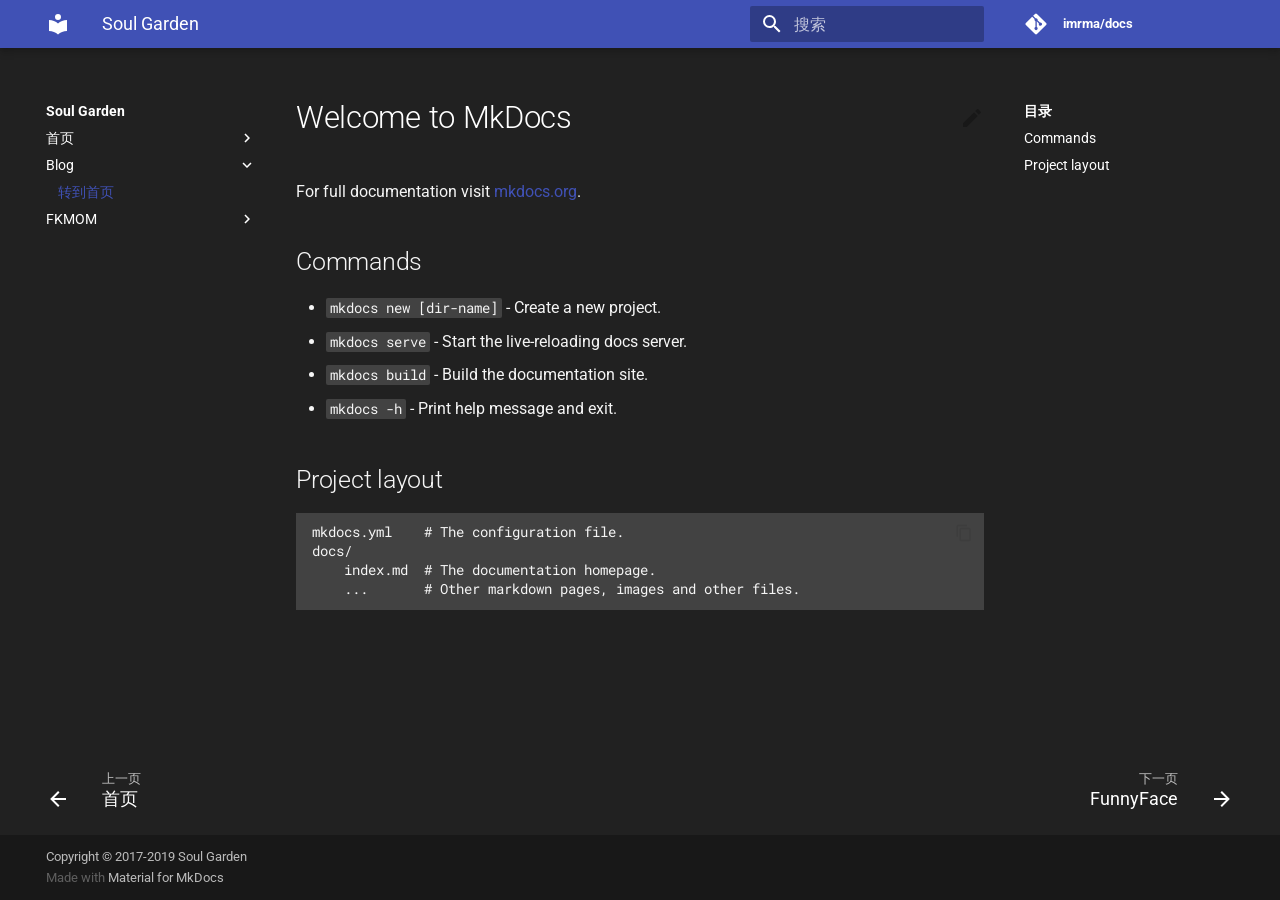
==== commit 94d8c737: "Deployed 4eab2ca with MkDocs version: 1.1" ====
--- a/index.html
+++ b/index.html
@@ -1,8 +1,8 @@
-<!doctype html><html lang=zh class=no-js> <head><meta charset=utf-8><meta name=viewport content="width=device-width,initial-scale=1"><meta name=description content=看不到的我。><link href=https://ichord.top/ rel=canonical><meta name=author content=Firespace><link rel="shortcut icon" href=/favicon.ico><meta name=generator content="mkdocs-1.1, mkdocs-material-5.1.1"><title>首页 - Soul Garden</title><link rel=stylesheet href=assets/stylesheets/main.a676eddb.min.css><link rel=stylesheet href=assets/stylesheets/palette.b302131d.min.css><meta name=theme-color content=#3f51b5><link href=https://fonts.gstatic.com rel=preconnect crossorigin><link rel=stylesheet href="https://fonts.googleapis.com/css?family=Roboto:300,400,400i,700%7CRoboto+Mono&display=fallback"><style>body,input{font-family:"Roboto",-apple-system,BlinkMacSystemFont,Helvetica,Arial,sans-serif}code,kbd,pre{font-family:"Roboto Mono",SFMono-Regular,Consolas,Menlo,monospace}</style><link rel=stylesheet href=stylesheets/dark_theme.css><link rel=stylesheet href=stylesheets/codehilite.css><meta name=theme-color content=#212121><link rel=icon href=/assets/images/favicon.ico><meta name=apple-mobile-web-app-capable content=yes><meta name=mobile-web-app-capable content=yes><link rel=manifest href=/manifest.json></head> <body dir data-md-color-primary=indigo data-md-color-accent=indigo> <input class=md-toggle data-md-toggle=drawer type=checkbox id=__drawer autocomplete=off> <input class=md-toggle data-md-toggle=search type=checkbox id=__search autocomplete=off> <label class=md-overlay for=__drawer></label> <div data-md-component=skip> <a href=#welcome-to-mkdocs class=md-skip> 跳转至 </a> </div> <div data-md-component=announce> </div> <header class=md-header data-md-component=header> <nav class="md-header-nav md-grid" aria-label> <a href=https://ichord.top title="Soul Garden" class="md-header-nav__button md-logo" aria-label="Soul Garden"> <svg xmlns=http://www.w3.org/2000/svg viewbox="0 0 24 24"><path d="M12,8A3,3 0 0,0 15,5A3,3 0 0,0 12,2A3,3 0 0,0 9,5A3,3 0 0,0 12,8M12,11.54C9.64,9.35 6.5,8 3,8V19C6.5,19 9.64,20.35 12,22.54C14.36,20.35 17.5,19 21,19V8C17.5,8 14.36,9.35 12,11.54Z"/></svg> </a> <label class="md-header-nav__button md-icon" for=__drawer> <svg xmlns=http://www.w3.org/2000/svg viewbox="0 0 24 24"><path d=M3,6H21V8H3V6M3,11H21V13H3V11M3,16H21V18H3V16Z /></svg> </label> <div class=md-header-nav__title data-md-component=header-title> <div class=md-header-nav__ellipsis> <span class="md-header-nav__topic md-ellipsis"> Soul Garden </span> <span class="md-header-nav__topic md-ellipsis"> 首页 </span> </div> </div> <label class="md-header-nav__button md-icon" for=__search> <svg xmlns=http://www.w3.org/2000/svg viewbox="0 0 24 24"><path d="M9.5,3A6.5,6.5 0 0,1 16,9.5C16,11.11 15.41,12.59 14.44,13.73L14.71,14H15.5L20.5,19L19,20.5L14,15.5V14.71L13.73,14.44C12.59,15.41 11.11,16 9.5,16A6.5,6.5 0 0,1 3,9.5A6.5,6.5 0 0,1 9.5,3M9.5,5C7,5 5,7 5,9.5C5,12 7,14 9.5,14C12,14 14,12 14,9.5C14,7 12,5 9.5,5Z"/></svg> </label> <div class=md-search data-md-component=search role=dialog> <label class=md-search__overlay for=__search></label> <div class=md-search__inner role=search> <form class=md-search__form name=search> <input type=text class=md-search__input name=query aria-label=搜索 placeholder=搜索 autocapitalize=off autocorrect=off autocomplete=off spellcheck=false data-md-component=search-query data-md-state=active> <label class="md-search__icon md-icon" for=__search> <svg xmlns=http://www.w3.org/2000/svg viewbox="0 0 24 24"><path d="M9.5,3A6.5,6.5 0 0,1 16,9.5C16,11.11 15.41,12.59 14.44,13.73L14.71,14H15.5L20.5,19L19,20.5L14,15.5V14.71L13.73,14.44C12.59,15.41 11.11,16 9.5,16A6.5,6.5 0 0,1 3,9.5A6.5,6.5 0 0,1 9.5,3M9.5,5C7,5 5,7 5,9.5C5,12 7,14 9.5,14C12,14 14,12 14,9.5C14,7 12,5 9.5,5Z"/></svg> <svg xmlns=http://www.w3.org/2000/svg viewbox="0 0 24 24"><path d=M20,11V13H8L13.5,18.5L12.08,19.92L4.16,12L12.08,4.08L13.5,5.5L8,11H20Z /></svg> </label> <button type=reset class="md-search__icon md-icon" aria-label data-md-component=search-reset tabindex=-1> <svg xmlns=http://www.w3.org/2000/svg viewbox="0 0 24 24"><path d=M19,6.41L17.59,5L12,10.59L6.41,5L5,6.41L10.59,12L5,17.59L6.41,19L12,13.41L17.59,19L19,17.59L13.41,12L19,6.41Z /></svg> </button> </form> <div class=md-search__output> <div class=md-search__scrollwrap data-md-scrollfix> <div class=md-search-result data-md-component=search-result> <div class=md-search-result__meta> 键入以开始搜索 </div> <ol class=md-search-result__list></ol> </div> </div> </div> </div> </div> <div class=md-header-nav__source> <a href=https://github.com/R3ADAND/Docs/ title="前往 GitHub 仓库" class=md-source> <div class="md-source__icon md-icon"> <svg xmlns=http://www.w3.org/2000/svg viewbox="0 0 448 512"><path d="M439.55 236.05L244 40.45a28.87 28.87 0 0 0-40.81 0l-40.66 40.63 51.52 51.52c27.06-9.14 52.68 16.77 43.39 43.68l49.66 49.66c34.23-11.8 61.18 31 35.47 56.69-26.49 26.49-70.21-2.87-56-37.34L240.22 199v121.85c25.3 12.54 22.26 41.85 9.08 55a34.34 34.34 0 0 1-48.55 0c-17.57-17.6-11.07-46.91 11.25-56v-123c-20.8-8.51-24.6-30.74-18.64-45L142.57 101 8.45 235.14a28.86 28.86 0 0 0 0 40.81l195.61 195.6a28.86 28.86 0 0 0 40.8 0l194.69-194.69a28.86 28.86 0 0 0 0-40.81z"/></svg> </div> <div class=md-source__repository> imrma/docs </div> </a> </div> </nav> </header> <div class=md-container data-md-component=container> <main class=md-main data-md-component=main> <div class="md-main__inner md-grid"> <div class="md-sidebar md-sidebar--primary" data-md-component=navigation> <div class=md-sidebar__scrollwrap> <div class=md-sidebar__inner> <nav class="md-nav md-nav--primary" aria-label data-md-level=0> <label class=md-nav__title for=__drawer> <a href=https://ichord.top title="Soul Garden" class="md-nav__button md-logo" aria-label="Soul Garden"> <svg xmlns=http://www.w3.org/2000/svg viewbox="0 0 24 24"><path d="M12,8A3,3 0 0,0 15,5A3,3 0 0,0 12,2A3,3 0 0,0 9,5A3,3 0 0,0 12,8M12,11.54C9.64,9.35 6.5,8 3,8V19C6.5,19 9.64,20.35 12,22.54C14.36,20.35 17.5,19 21,19V8C17.5,8 14.36,9.35 12,11.54Z"/></svg> </a> Soul Garden </label> <div class=md-nav__source> <a href=https://github.com/R3ADAND/Docs/ title="前往 GitHub 仓库" class=md-source> <div class="md-source__icon md-icon"> <svg xmlns=http://www.w3.org/2000/svg viewbox="0 0 448 512"><path d="M439.55 236.05L244 40.45a28.87 28.87 0 0 0-40.81 0l-40.66 40.63 51.52 51.52c27.06-9.14 52.68 16.77 43.39 43.68l49.66 49.66c34.23-11.8 61.18 31 35.47 56.69-26.49 26.49-70.21-2.87-56-37.34L240.22 199v121.85c25.3 12.54 22.26 41.85 9.08 55a34.34 34.34 0 0 1-48.55 0c-17.57-17.6-11.07-46.91 11.25-56v-123c-20.8-8.51-24.6-30.74-18.64-45L142.57 101 8.45 235.14a28.86 28.86 0 0 0 0 40.81l195.61 195.6a28.86 28.86 0 0 0 40.8 0l194.69-194.69a28.86 28.86 0 0 0 0-40.81z"/></svg> </div> <div class=md-source__repository> imrma/docs </div> </a> </div> <ul class=md-nav__list data-md-scrollfix> <li class="md-nav__item md-nav__item--active md-nav__item--nested"> <input class="md-nav__toggle md-toggle" data-md-toggle=nav-1 type=checkbox id=nav-1 checked> <label class=md-nav__link for=nav-1> 首页 <span class="md-nav__icon md-icon"> <svg xmlns=http://www.w3.org/2000/svg viewbox="0 0 24 24"><path d=M8.59,16.58L13.17,12L8.59,7.41L10,6L16,12L10,18L8.59,16.58Z /></svg> </span> </label> <nav class=md-nav aria-label=首页 data-md-level=1> <label class=md-nav__title for=nav-1> <span class="md-nav__icon md-icon"> <svg xmlns=http://www.w3.org/2000/svg viewbox="0 0 24 24"><path d=M20,11V13H8L13.5,18.5L12.08,19.92L4.16,12L12.08,4.08L13.5,5.5L8,11H20Z /></svg> </span> 首页 </label> <ul class=md-nav__list data-md-scrollfix> <li class="md-nav__item md-nav__item--active"> <input class="md-nav__toggle md-toggle" data-md-toggle=toc type=checkbox id=__toc> <label class="md-nav__link md-nav__link--active" for=__toc> 首页 <span class="md-nav__icon md-icon"> <svg xmlns=http://www.w3.org/2000/svg viewbox="0 0 24 24"><path d=M3,9H17V7H3V9M3,13H17V11H3V13M3,17H17V15H3V17M19,17H21V15H19V17M19,7V9H21V7H19M19,13H21V11H19V13Z /></svg> </span> </label> <a href=. title=首页 class="md-nav__link md-nav__link--active"> 首页 </a> <nav class="md-nav md-nav--secondary" aria-label=目录> <label class=md-nav__title for=__toc> <span class="md-nav__icon md-icon"> <svg xmlns=http://www.w3.org/2000/svg viewbox="0 0 24 24"><path d=M20,11V13H8L13.5,18.5L12.08,19.92L4.16,12L12.08,4.08L13.5,5.5L8,11H20Z /></svg> </span> 目录 </label> <ul class=md-nav__list data-md-scrollfix> <li class=md-nav__item> <a href=#commands class=md-nav__link> Commands </a> </li> <li class=md-nav__item> <a href=#project-layout class=md-nav__link> Project layout </a> </li> </ul> </nav> </li> </ul> </nav> </li> <li class="md-nav__item md-nav__item--nested"> <input class="md-nav__toggle md-toggle" data-md-toggle=nav-2 type=checkbox id=nav-2> <label class=md-nav__link for=nav-2> Blog <span class="md-nav__icon md-icon"> <svg xmlns=http://www.w3.org/2000/svg viewbox="0 0 24 24"><path d=M8.59,16.58L13.17,12L8.59,7.41L10,6L16,12L10,18L8.59,16.58Z /></svg> </span> </label> <nav class=md-nav aria-label=Blog data-md-level=1> <label class=md-nav__title for=nav-2> <span class="md-nav__icon md-icon"> <svg xmlns=http://www.w3.org/2000/svg viewbox="0 0 24 24"><path d=M20,11V13H8L13.5,18.5L12.08,19.92L4.16,12L12.08,4.08L13.5,5.5L8,11H20Z /></svg> </span> Blog </label> <ul class=md-nav__list data-md-scrollfix> <li class="md-nav__item md-nav__item--nested"> <input class="md-nav__toggle md-toggle" data-md-toggle=nav-2-1 type=checkbox id=nav-2-1> <label class=md-nav__link for=nav-2-1> FKMOM <span class="md-nav__icon md-icon"> <svg xmlns=http://www.w3.org/2000/svg viewbox="0 0 24 24"><path d=M8.59,16.58L13.17,12L8.59,7.41L10,6L16,12L10,18L8.59,16.58Z /></svg> </span> </label> <nav class=md-nav aria-label=FKMOM data-md-level=2> <label class=md-nav__title for=nav-2-1> <span class="md-nav__icon md-icon"> <svg xmlns=http://www.w3.org/2000/svg viewbox="0 0 24 24"><path d=M20,11V13H8L13.5,18.5L12.08,19.92L4.16,12L12.08,4.08L13.5,5.5L8,11H20Z /></svg> </span> FKMOM </label> <ul class=md-nav__list data-md-scrollfix> <li class=md-nav__item> <a href=/fkmom/funnyface.md title=FunnyFace class=md-nav__link> FunnyFace </a> </li> </ul> </nav> </li> </ul> </nav> </li> </ul> </nav> </div> </div> </div> <div class="md-sidebar md-sidebar--secondary" data-md-component=toc> <div class=md-sidebar__scrollwrap> <div class=md-sidebar__inner> <nav class="md-nav md-nav--secondary" aria-label=目录> <label class=md-nav__title for=__toc> <span class="md-nav__icon md-icon"> <svg xmlns=http://www.w3.org/2000/svg viewbox="0 0 24 24"><path d=M20,11V13H8L13.5,18.5L12.08,19.92L4.16,12L12.08,4.08L13.5,5.5L8,11H20Z /></svg> </span> 目录 </label> <ul class=md-nav__list data-md-scrollfix> <li class=md-nav__item> <a href=#commands class=md-nav__link> Commands </a> </li> <li class=md-nav__item> <a href=#project-layout class=md-nav__link> Project layout </a> </li> </ul> </nav> </div> </div> </div> <div class=md-content> <article class="md-content__inner md-typeset"> <a href=https://github.com/R3ADAND/Docs/edit/master/docs/index.md title=编辑此页 class="md-content__button md-icon"> <svg xmlns=http://www.w3.org/2000/svg viewbox="0 0 24 24"><path d="M20.71,7.04C21.1,6.65 21.1,6 20.71,5.63L18.37,3.29C18,2.9 17.35,2.9 16.96,3.29L15.12,5.12L18.87,8.87M3,17.25V21H6.75L17.81,9.93L14.06,6.18L3,17.25Z"/></svg> </a> <h1 id=welcome-to-mkdocs>Welcome to MkDocs<a class=headerlink href=#welcome-to-mkdocs title="Permanent link">&para;</a></h1> <p>For full documentation visit <a href=https://www.mkdocs.org>mkdocs.org</a>.</p> <h2 id=commands>Commands<a class=headerlink href=#commands title="Permanent link">&para;</a></h2> <ul> <li><code>mkdocs new [dir-name]</code> - Create a new project.</li> <li><code>mkdocs serve</code> - Start the live-reloading docs server.</li> <li><code>mkdocs build</code> - Build the documentation site.</li> <li><code>mkdocs -h</code> - Print help message and exit.</li> </ul> <h2 id=project-layout>Project layout<a class=headerlink href=#project-layout title="Permanent link">&para;</a></h2> <div class=codehilite><pre><span></span><code>mkdocs.yml    # The configuration file.
+<!doctype html><html lang=zh class=no-js> <head><meta charset=utf-8><meta name=viewport content="width=device-width,initial-scale=1"><meta name=description content=看不到的我。><link href=https://ichord.top/ rel=canonical><meta name=author content=Firespace><link rel="shortcut icon" href=/favicon.ico><meta name=generator content="mkdocs-1.1, mkdocs-material-5.1.1"><title>转到首页 - Soul Garden</title><link rel=stylesheet href=assets/stylesheets/main.a676eddb.min.css><link rel=stylesheet href=assets/stylesheets/palette.b302131d.min.css><meta name=theme-color content=#3f51b5><link href=https://fonts.gstatic.com rel=preconnect crossorigin><link rel=stylesheet href="https://fonts.googleapis.com/css?family=Roboto:300,400,400i,700%7CRoboto+Mono&display=fallback"><style>body,input{font-family:"Roboto",-apple-system,BlinkMacSystemFont,Helvetica,Arial,sans-serif}code,kbd,pre{font-family:"Roboto Mono",SFMono-Regular,Consolas,Menlo,monospace}</style><link rel=stylesheet href=stylesheets/dark_theme.css><link rel=stylesheet href=stylesheets/codehilite.css><meta name=theme-color content=#212121><link rel=icon href=/assets/images/favicon.ico><meta name=apple-mobile-web-app-capable content=yes><meta name=mobile-web-app-capable content=yes><link rel=manifest href=/manifest.json></head> <body dir data-md-color-primary=indigo data-md-color-accent=indigo> <input class=md-toggle data-md-toggle=drawer type=checkbox id=__drawer autocomplete=off> <input class=md-toggle data-md-toggle=search type=checkbox id=__search autocomplete=off> <label class=md-overlay for=__drawer></label> <div data-md-component=skip> <a href=#welcome-to-mkdocs class=md-skip> 跳转至 </a> </div> <div data-md-component=announce> </div> <header class=md-header data-md-component=header> <nav class="md-header-nav md-grid" aria-label> <a href=https://ichord.top title="Soul Garden" class="md-header-nav__button md-logo" aria-label="Soul Garden"> <svg xmlns=http://www.w3.org/2000/svg viewbox="0 0 24 24"><path d="M12,8A3,3 0 0,0 15,5A3,3 0 0,0 12,2A3,3 0 0,0 9,5A3,3 0 0,0 12,8M12,11.54C9.64,9.35 6.5,8 3,8V19C6.5,19 9.64,20.35 12,22.54C14.36,20.35 17.5,19 21,19V8C17.5,8 14.36,9.35 12,11.54Z"/></svg> </a> <label class="md-header-nav__button md-icon" for=__drawer> <svg xmlns=http://www.w3.org/2000/svg viewbox="0 0 24 24"><path d=M3,6H21V8H3V6M3,11H21V13H3V11M3,16H21V18H3V16Z /></svg> </label> <div class=md-header-nav__title data-md-component=header-title> <div class=md-header-nav__ellipsis> <span class="md-header-nav__topic md-ellipsis"> Soul Garden </span> <span class="md-header-nav__topic md-ellipsis"> 转到首页 </span> </div> </div> <label class="md-header-nav__button md-icon" for=__search> <svg xmlns=http://www.w3.org/2000/svg viewbox="0 0 24 24"><path d="M9.5,3A6.5,6.5 0 0,1 16,9.5C16,11.11 15.41,12.59 14.44,13.73L14.71,14H15.5L20.5,19L19,20.5L14,15.5V14.71L13.73,14.44C12.59,15.41 11.11,16 9.5,16A6.5,6.5 0 0,1 3,9.5A6.5,6.5 0 0,1 9.5,3M9.5,5C7,5 5,7 5,9.5C5,12 7,14 9.5,14C12,14 14,12 14,9.5C14,7 12,5 9.5,5Z"/></svg> </label> <div class=md-search data-md-component=search role=dialog> <label class=md-search__overlay for=__search></label> <div class=md-search__inner role=search> <form class=md-search__form name=search> <input type=text class=md-search__input name=query aria-label=搜索 placeholder=搜索 autocapitalize=off autocorrect=off autocomplete=off spellcheck=false data-md-component=search-query data-md-state=active> <label class="md-search__icon md-icon" for=__search> <svg xmlns=http://www.w3.org/2000/svg viewbox="0 0 24 24"><path d="M9.5,3A6.5,6.5 0 0,1 16,9.5C16,11.11 15.41,12.59 14.44,13.73L14.71,14H15.5L20.5,19L19,20.5L14,15.5V14.71L13.73,14.44C12.59,15.41 11.11,16 9.5,16A6.5,6.5 0 0,1 3,9.5A6.5,6.5 0 0,1 9.5,3M9.5,5C7,5 5,7 5,9.5C5,12 7,14 9.5,14C12,14 14,12 14,9.5C14,7 12,5 9.5,5Z"/></svg> <svg xmlns=http://www.w3.org/2000/svg viewbox="0 0 24 24"><path d=M20,11V13H8L13.5,18.5L12.08,19.92L4.16,12L12.08,4.08L13.5,5.5L8,11H20Z /></svg> </label> <button type=reset class="md-search__icon md-icon" aria-label data-md-component=search-reset tabindex=-1> <svg xmlns=http://www.w3.org/2000/svg viewbox="0 0 24 24"><path d=M19,6.41L17.59,5L12,10.59L6.41,5L5,6.41L10.59,12L5,17.59L6.41,19L12,13.41L17.59,19L19,17.59L13.41,12L19,6.41Z /></svg> </button> </form> <div class=md-search__output> <div class=md-search__scrollwrap data-md-scrollfix> <div class=md-search-result data-md-component=search-result> <div class=md-search-result__meta> 键入以开始搜索 </div> <ol class=md-search-result__list></ol> </div> </div> </div> </div> </div> <div class=md-header-nav__source> <a href=https://github.com/R3ADAND/Docs/ title="前往 GitHub 仓库" class=md-source> <div class="md-source__icon md-icon"> <svg xmlns=http://www.w3.org/2000/svg viewbox="0 0 448 512"><path d="M439.55 236.05L244 40.45a28.87 28.87 0 0 0-40.81 0l-40.66 40.63 51.52 51.52c27.06-9.14 52.68 16.77 43.39 43.68l49.66 49.66c34.23-11.8 61.18 31 35.47 56.69-26.49 26.49-70.21-2.87-56-37.34L240.22 199v121.85c25.3 12.54 22.26 41.85 9.08 55a34.34 34.34 0 0 1-48.55 0c-17.57-17.6-11.07-46.91 11.25-56v-123c-20.8-8.51-24.6-30.74-18.64-45L142.57 101 8.45 235.14a28.86 28.86 0 0 0 0 40.81l195.61 195.6a28.86 28.86 0 0 0 40.8 0l194.69-194.69a28.86 28.86 0 0 0 0-40.81z"/></svg> </div> <div class=md-source__repository> imrma/docs </div> </a> </div> </nav> </header> <div class=md-container data-md-component=container> <main class=md-main data-md-component=main> <div class="md-main__inner md-grid"> <div class="md-sidebar md-sidebar--primary" data-md-component=navigation> <div class=md-sidebar__scrollwrap> <div class=md-sidebar__inner> <nav class="md-nav md-nav--primary" aria-label data-md-level=0> <label class=md-nav__title for=__drawer> <a href=https://ichord.top title="Soul Garden" class="md-nav__button md-logo" aria-label="Soul Garden"> <svg xmlns=http://www.w3.org/2000/svg viewbox="0 0 24 24"><path d="M12,8A3,3 0 0,0 15,5A3,3 0 0,0 12,2A3,3 0 0,0 9,5A3,3 0 0,0 12,8M12,11.54C9.64,9.35 6.5,8 3,8V19C6.5,19 9.64,20.35 12,22.54C14.36,20.35 17.5,19 21,19V8C17.5,8 14.36,9.35 12,11.54Z"/></svg> </a> Soul Garden </label> <div class=md-nav__source> <a href=https://github.com/R3ADAND/Docs/ title="前往 GitHub 仓库" class=md-source> <div class="md-source__icon md-icon"> <svg xmlns=http://www.w3.org/2000/svg viewbox="0 0 448 512"><path d="M439.55 236.05L244 40.45a28.87 28.87 0 0 0-40.81 0l-40.66 40.63 51.52 51.52c27.06-9.14 52.68 16.77 43.39 43.68l49.66 49.66c34.23-11.8 61.18 31 35.47 56.69-26.49 26.49-70.21-2.87-56-37.34L240.22 199v121.85c25.3 12.54 22.26 41.85 9.08 55a34.34 34.34 0 0 1-48.55 0c-17.57-17.6-11.07-46.91 11.25-56v-123c-20.8-8.51-24.6-30.74-18.64-45L142.57 101 8.45 235.14a28.86 28.86 0 0 0 0 40.81l195.61 195.6a28.86 28.86 0 0 0 40.8 0l194.69-194.69a28.86 28.86 0 0 0 0-40.81z"/></svg> </div> <div class=md-source__repository> imrma/docs </div> </a> </div> <ul class=md-nav__list data-md-scrollfix> <li class="md-nav__item md-nav__item--nested"> <input class="md-nav__toggle md-toggle" data-md-toggle=nav-1 type=checkbox id=nav-1> <label class=md-nav__link for=nav-1> 首页 <span class="md-nav__icon md-icon"> <svg xmlns=http://www.w3.org/2000/svg viewbox="0 0 24 24"><path d=M8.59,16.58L13.17,12L8.59,7.41L10,6L16,12L10,18L8.59,16.58Z /></svg> </span> </label> <nav class=md-nav aria-label=首页 data-md-level=1> <label class=md-nav__title for=nav-1> <span class="md-nav__icon md-icon"> <svg xmlns=http://www.w3.org/2000/svg viewbox="0 0 24 24"><path d=M20,11V13H8L13.5,18.5L12.08,19.92L4.16,12L12.08,4.08L13.5,5.5L8,11H20Z /></svg> </span> 首页 </label> <ul class=md-nav__list data-md-scrollfix> <li class=md-nav__item> <a href=. title=首页 class=md-nav__link> 首页 </a> </li> </ul> </nav> </li> <li class="md-nav__item md-nav__item--active md-nav__item--nested"> <input class="md-nav__toggle md-toggle" data-md-toggle=nav-2 type=checkbox id=nav-2 checked> <label class=md-nav__link for=nav-2> Blog <span class="md-nav__icon md-icon"> <svg xmlns=http://www.w3.org/2000/svg viewbox="0 0 24 24"><path d=M8.59,16.58L13.17,12L8.59,7.41L10,6L16,12L10,18L8.59,16.58Z /></svg> </span> </label> <nav class=md-nav aria-label=Blog data-md-level=1> <label class=md-nav__title for=nav-2> <span class="md-nav__icon md-icon"> <svg xmlns=http://www.w3.org/2000/svg viewbox="0 0 24 24"><path d=M20,11V13H8L13.5,18.5L12.08,19.92L4.16,12L12.08,4.08L13.5,5.5L8,11H20Z /></svg> </span> Blog </label> <ul class=md-nav__list data-md-scrollfix> <li class="md-nav__item md-nav__item--active"> <input class="md-nav__toggle md-toggle" data-md-toggle=toc type=checkbox id=__toc> <label class="md-nav__link md-nav__link--active" for=__toc> 转到首页 <span class="md-nav__icon md-icon"> <svg xmlns=http://www.w3.org/2000/svg viewbox="0 0 24 24"><path d=M3,9H17V7H3V9M3,13H17V11H3V13M3,17H17V15H3V17M19,17H21V15H19V17M19,7V9H21V7H19M19,13H21V11H19V13Z /></svg> </span> </label> <a href=. title=转到首页 class="md-nav__link md-nav__link--active"> 转到首页 </a> <nav class="md-nav md-nav--secondary" aria-label=目录> <label class=md-nav__title for=__toc> <span class="md-nav__icon md-icon"> <svg xmlns=http://www.w3.org/2000/svg viewbox="0 0 24 24"><path d=M20,11V13H8L13.5,18.5L12.08,19.92L4.16,12L12.08,4.08L13.5,5.5L8,11H20Z /></svg> </span> 目录 </label> <ul class=md-nav__list data-md-scrollfix> <li class=md-nav__item> <a href=#commands class=md-nav__link> Commands </a> </li> <li class=md-nav__item> <a href=#project-layout class=md-nav__link> Project layout </a> </li> </ul> </nav> </li> </ul> </nav> </li> <li class="md-nav__item md-nav__item--nested"> <input class="md-nav__toggle md-toggle" data-md-toggle=nav-3 type=checkbox id=nav-3> <label class=md-nav__link for=nav-3> FKMOM <span class="md-nav__icon md-icon"> <svg xmlns=http://www.w3.org/2000/svg viewbox="0 0 24 24"><path d=M8.59,16.58L13.17,12L8.59,7.41L10,6L16,12L10,18L8.59,16.58Z /></svg> </span> </label> <nav class=md-nav aria-label=FKMOM data-md-level=1> <label class=md-nav__title for=nav-3> <span class="md-nav__icon md-icon"> <svg xmlns=http://www.w3.org/2000/svg viewbox="0 0 24 24"><path d=M20,11V13H8L13.5,18.5L12.08,19.92L4.16,12L12.08,4.08L13.5,5.5L8,11H20Z /></svg> </span> FKMOM </label> <ul class=md-nav__list data-md-scrollfix> <li class=md-nav__item> <a href=Fkmom/funnyface/ title=FunnyFace class=md-nav__link> FunnyFace </a> </li> </ul> </nav> </li> </ul> </nav> </div> </div> </div> <div class="md-sidebar md-sidebar--secondary" data-md-component=toc> <div class=md-sidebar__scrollwrap> <div class=md-sidebar__inner> <nav class="md-nav md-nav--secondary" aria-label=目录> <label class=md-nav__title for=__toc> <span class="md-nav__icon md-icon"> <svg xmlns=http://www.w3.org/2000/svg viewbox="0 0 24 24"><path d=M20,11V13H8L13.5,18.5L12.08,19.92L4.16,12L12.08,4.08L13.5,5.5L8,11H20Z /></svg> </span> 目录 </label> <ul class=md-nav__list data-md-scrollfix> <li class=md-nav__item> <a href=#commands class=md-nav__link> Commands </a> </li> <li class=md-nav__item> <a href=#project-layout class=md-nav__link> Project layout </a> </li> </ul> </nav> </div> </div> </div> <div class=md-content> <article class="md-content__inner md-typeset"> <a href=https://github.com/R3ADAND/Docs/edit/master/docs/index.md title=编辑此页 class="md-content__button md-icon"> <svg xmlns=http://www.w3.org/2000/svg viewbox="0 0 24 24"><path d="M20.71,7.04C21.1,6.65 21.1,6 20.71,5.63L18.37,3.29C18,2.9 17.35,2.9 16.96,3.29L15.12,5.12L18.87,8.87M3,17.25V21H6.75L17.81,9.93L14.06,6.18L3,17.25Z"/></svg> </a> <h1 id=welcome-to-mkdocs>Welcome to MkDocs<a class=headerlink href=#welcome-to-mkdocs title="Permanent link">&para;</a></h1> <p>For full documentation visit <a href=https://www.mkdocs.org>mkdocs.org</a>.</p> <h2 id=commands>Commands<a class=headerlink href=#commands title="Permanent link">&para;</a></h2> <ul> <li><code>mkdocs new [dir-name]</code> - Create a new project.</li> <li><code>mkdocs serve</code> - Start the live-reloading docs server.</li> <li><code>mkdocs build</code> - Build the documentation site.</li> <li><code>mkdocs -h</code> - Print help message and exit.</li> </ul> <h2 id=project-layout>Project layout<a class=headerlink href=#project-layout title="Permanent link">&para;</a></h2> <div class=codehilite><pre><span></span><code>mkdocs.yml    # The configuration file.
 docs/
     index.md  # The documentation homepage.
     ...       # Other markdown pages, images and other files.
-</code></pre></div> </article> </div> </div> </main> <footer class=md-footer> <div class="md-footer-meta md-typeset"> <div class="md-footer-meta__inner md-grid"> <div class=md-footer-copyright> <div class=md-footer-copyright__highlight> Copyright &copy; 2017-2019 <a href=https://www.ichord.top target=_black>Soul Garden</a> </div> Made with <a href=https://squidfunk.github.io/mkdocs-material/ target=_blank rel=noopener> Material for MkDocs </a> </div> </div> </div> </footer> </div> <script src=assets/javascripts/vendor.c51dfa35.min.js></script> <script src=assets/javascripts/bundle.eaaa3931.min.js></script><script id=__lang type=application/json>{"clipboard.copy": "\u590d\u5236", "clipboard.copied": "\u5df2\u590d\u5236", "search.config.lang": "ja", "search.config.pipeline": "", "search.config.separator": "[\\uff0c\\u3002]+", "search.result.placeholder": "\u952e\u5165\u4ee5\u5f00\u59cb\u641c\u7d22", "search.result.none": "\u6ca1\u6709\u627e\u5230\u7b26\u5408\u6761\u4ef6\u7684\u7ed3\u679c", "search.result.one": "\u627e\u5230 1 \u4e2a\u7b26\u5408\u6761\u4ef6\u7684\u7ed3\u679c", "search.result.other": "# \u4e2a\u7b26\u5408\u6761\u4ef6\u7684\u7ed3\u679c"}</script> <script>
+</code></pre></div> </article> </div> </div> </main> <footer class=md-footer> <div class=md-footer-nav> <nav class="md-footer-nav__inner md-grid" aria-label> <a href=. title=首页 class="md-footer-nav__link md-footer-nav__link--prev" rel=prev> <div class="md-footer-nav__button md-icon"> <svg xmlns=http://www.w3.org/2000/svg viewbox="0 0 24 24"><path d=M20,11V13H8L13.5,18.5L12.08,19.92L4.16,12L12.08,4.08L13.5,5.5L8,11H20Z /></svg> </div> <div class=md-footer-nav__title> <div class=md-ellipsis> <span class=md-footer-nav__direction> 上一页 </span> 首页 </div> </div> </a> <a href=Fkmom/funnyface/ title=FunnyFace class="md-footer-nav__link md-footer-nav__link--next" rel=next> <div class=md-footer-nav__title> <div class=md-ellipsis> <span class=md-footer-nav__direction> 下一页 </span> FunnyFace </div> </div> <div class="md-footer-nav__button md-icon"> <svg xmlns=http://www.w3.org/2000/svg viewbox="0 0 24 24"><path d=M4,11V13H16L10.5,18.5L11.92,19.92L19.84,12L11.92,4.08L10.5,5.5L16,11H4Z /></svg> </div> </a> </nav> </div> <div class="md-footer-meta md-typeset"> <div class="md-footer-meta__inner md-grid"> <div class=md-footer-copyright> <div class=md-footer-copyright__highlight> Copyright &copy; 2017-2019 <a href=https://www.ichord.top target=_black>Soul Garden</a> </div> Made with <a href=https://squidfunk.github.io/mkdocs-material/ target=_blank rel=noopener> Material for MkDocs </a> </div> </div> </div> </footer> </div> <script src=assets/javascripts/vendor.c51dfa35.min.js></script> <script src=assets/javascripts/bundle.eaaa3931.min.js></script><script id=__lang type=application/json>{"clipboard.copy": "\u590d\u5236", "clipboard.copied": "\u5df2\u590d\u5236", "search.config.lang": "ja", "search.config.pipeline": "", "search.config.separator": "[\\uff0c\\u3002]+", "search.result.placeholder": "\u952e\u5165\u4ee5\u5f00\u59cb\u641c\u7d22", "search.result.none": "\u6ca1\u6709\u627e\u5230\u7b26\u5408\u6761\u4ef6\u7684\u7ed3\u679c", "search.result.one": "\u627e\u5230 1 \u4e2a\u7b26\u5408\u6761\u4ef6\u7684\u7ed3\u679c", "search.result.other": "# \u4e2a\u7b26\u5408\u6761\u4ef6\u7684\u7ed3\u679c"}</script> <script>
         app = initialize({
           base: ".",
           features: [],
